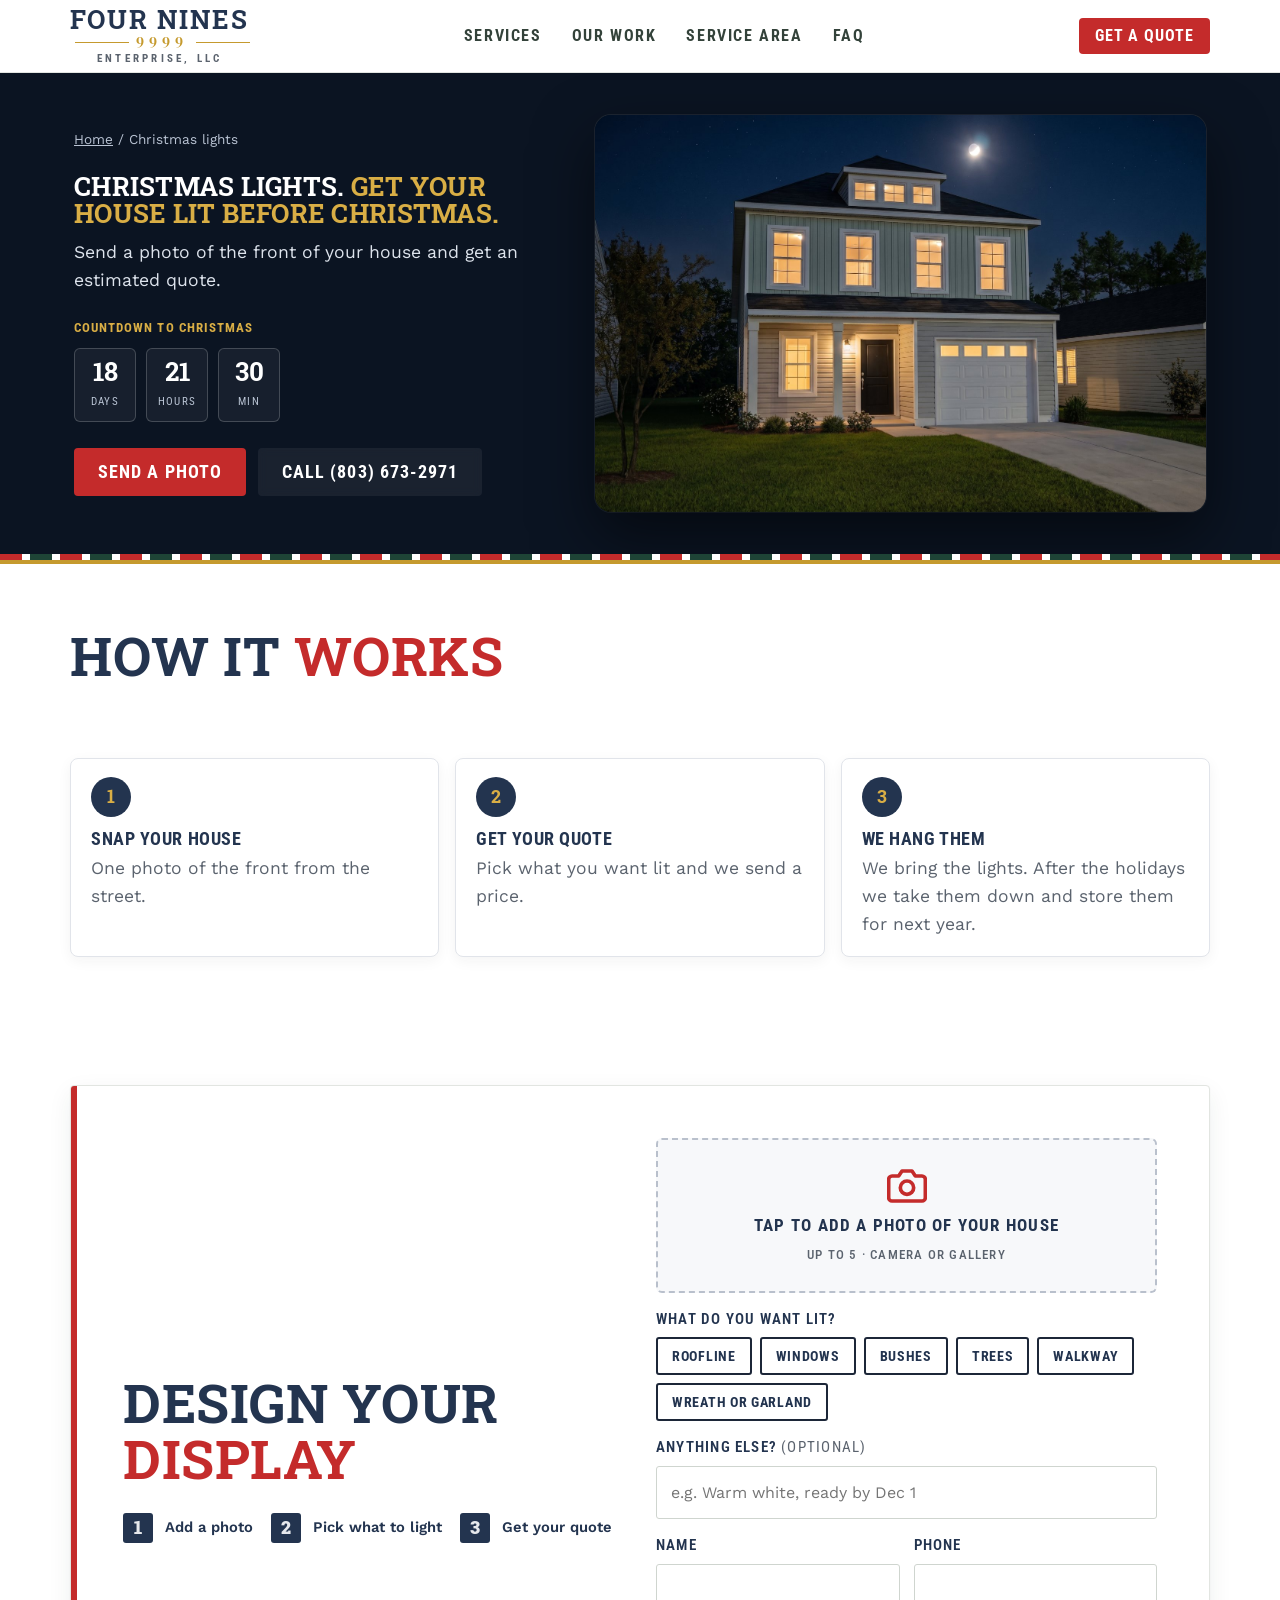
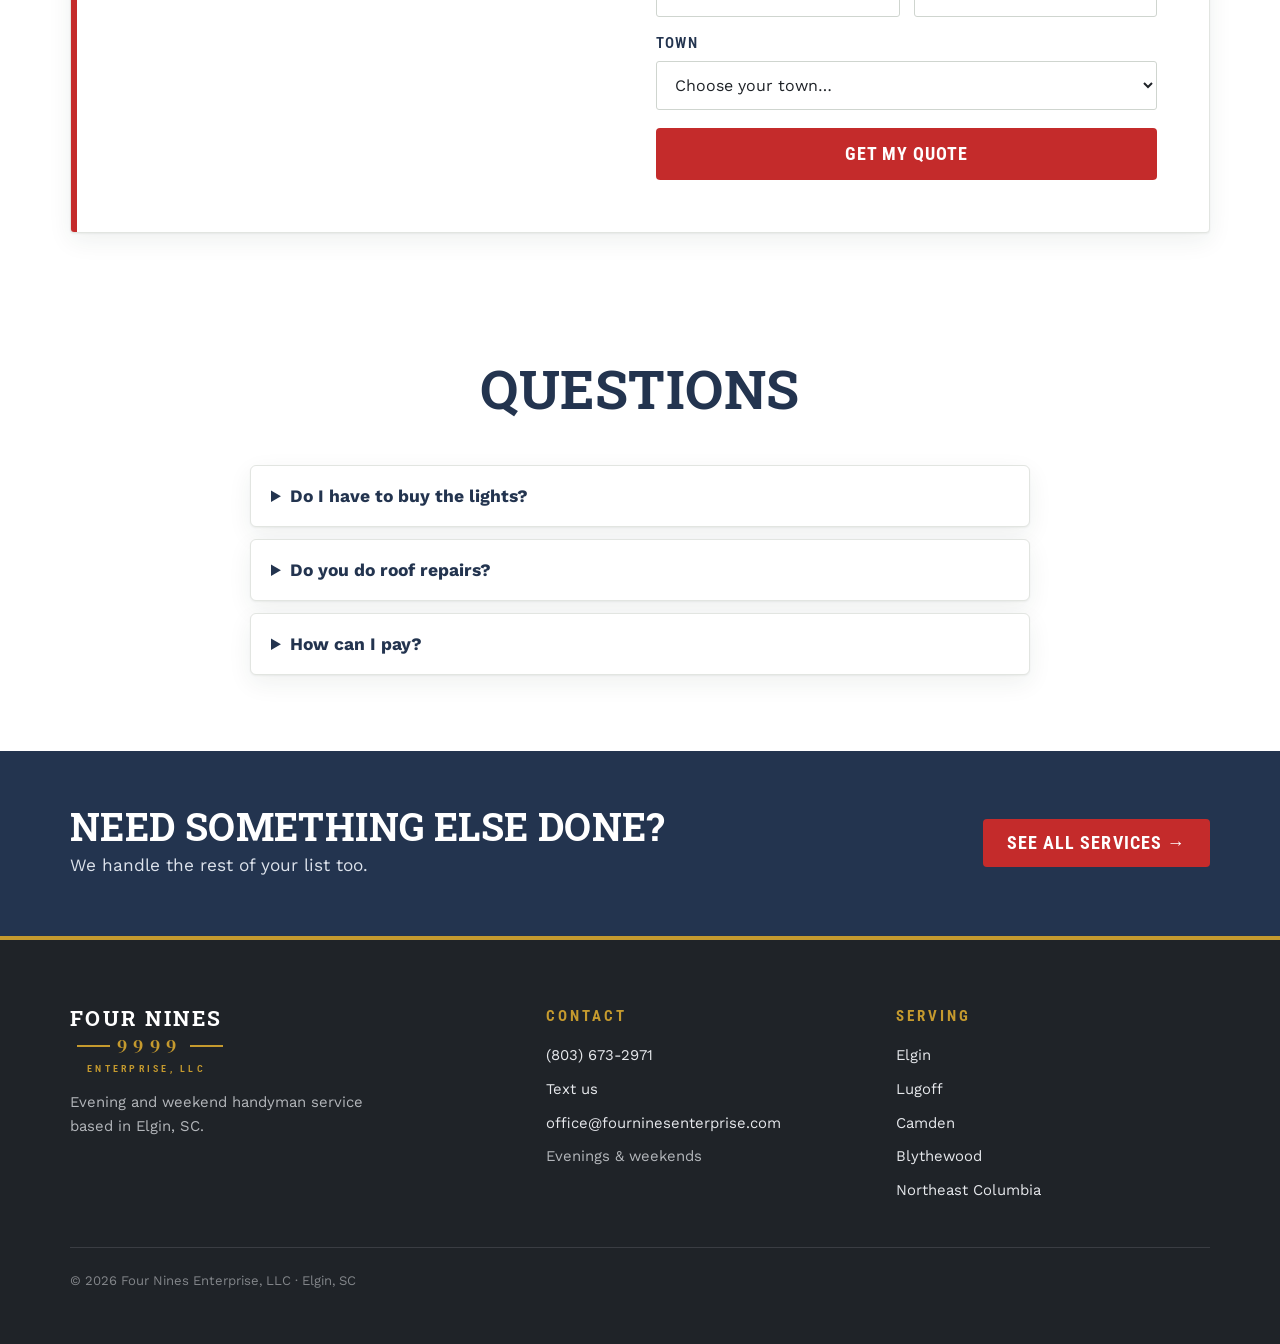
==== christmas-lights/index.html @ 2737362c "Christmas lights page: fix broken CSS rule that unstyled steps, countdown and FAQ Co-Authored-By: Cl" ====
<!doctype html>
<html lang="en">
<head>
<meta charset="utf-8">
<meta name="viewport" content="width=device-width,initial-scale=1,viewport-fit=cover">
<title>Christmas Light Installation in Elgin, SC | Four Nines</title>
<meta name="description" content="Christmas light installation in Elgin, Lugoff, Camden, Blythewood and Northeast Columbia, SC. Send a photo of your house for an estimated quote.">
<link rel="canonical" href="https://fourninesenterprise.com/christmas-lights/">
<meta property="og:site_name" content="Four Nines Enterprise, LLC"><meta property="og:type" content="website"><meta property="og:url" content="https://fourninesenterprise.com/christmas-lights/">
<meta property="og:title" content="Christmas lights, hung for you — Four Nines">
<meta property="og:description" content="Send a photo of your house for an estimated quote.">
<meta property="og:image" content="https://fourninesenterprise.com/img/share-christmas.jpg"><meta name="twitter:card" content="summary_large_image"><meta name="twitter:image" content="https://fourninesenterprise.com/img/share-christmas.jpg"><meta property="og:image:width" content="1200"><meta property="og:image:height" content="630"><meta property="og:image:alt" content="A house lit up with Christmas lights. Four Nines: Christmas lights, hung for you.">
<meta name="theme-color" content="#23344F">
<link rel="icon" href="/favicon.svg" type="image/svg+xml">
<link rel="alternate icon" href="/favicon.ico">
<link rel="apple-touch-icon" href="/apple-touch-icon.png">
<link rel="preconnect" href="https://fonts.googleapis.com"><link rel="preconnect" href="https://fonts.gstatic.com" crossorigin>
<link href="https://fonts.googleapis.com/css2?family=DM+Serif+Display&family=Roboto+Slab:wght@600;700;800&family=Roboto+Condensed:wght@600;700&family=Work+Sans:wght@400;500;600;700&display=swap" rel="stylesheet">
<link rel="stylesheet" href="/site.css">
<link rel="stylesheet" href="/pro.css">
<script src="/config.js"></script>
<script type="application/ld+json">{"@context":"https://schema.org","@type":"Service","name":"Christmas light installation","serviceType":"Christmas light installation","provider":{"@type":"HomeAndConstructionBusiness","name":"Four Nines Enterprise, LLC","url":"https://fourninesenterprise.com/","telephone":"+1-803-673-2971","email":"office@fourninesenterprise.com","address":{"@type":"PostalAddress","addressLocality":"Elgin","addressRegion":"SC","postalCode":"29045","addressCountry":"US"}},"areaServed":["Elgin, SC","Lugoff, SC","Camden, SC","Blythewood, SC","Northeast Columbia, SC"],"url":"https://fourninesenterprise.com/christmas-lights/"}</script>
<script type="application/ld+json">{"@context":"https://schema.org","@type":"FAQPage","mainEntity":[{"@type":"Question","name":"Do I have to buy the lights?","acceptedAnswer":{"@type":"Answer","text":"No. We bring the lights, take them down after the holidays and store them until next year."}},{"@type":"Question","name":"Do you do roof repairs?","acceptedAnswer":{"@type":"Answer","text":"No. We only go on the roof to hang lights."}},{"@type":"Question","name":"How can I pay?","acceptedAnswer":{"@type":"Answer","text":"Cash, Zelle, Venmo or Apple Pay."}}]}</script>
<style>
.xl-hero{background:var(--teal);border-bottom:4px solid #C59A2E;color:#fff}
.xl-hero h1{color:#fff;margin:6px 0 12px}
.xl-hero h1 em{color:#D9AE45;font-style:normal}
.xl-hero .sub{color:#DDE3EC;max-width:46ch;font-size:1.1rem;margin:0 0 22px}
.xl-hero{position:relative;overflow:hidden;background:#0B1422!important}
.xl-hero::after{content:"";position:absolute;left:0;right:0;bottom:0;height:6px;background:repeating-linear-gradient(90deg,#C42B2B 0 22px,#fff 22px 30px,#1E4436 30px 52px,#fff 52px 60px)}
.xl-hero .hero-copy{position:relative;padding-top:22px;padding-bottom:44px}
.scene-wrap{position:relative;width:100%;aspect-ratio:1600/1039;max-height:62vh;overflow:hidden;background:#06101f}
.scene-wrap img{position:absolute;inset:0;width:100%;height:100%;object-fit:cover;transform-origin:50% 40%}
@media(min-width:900px){
  .xl-hero{display:grid;grid-template-columns:minmax(0,1fr) minmax(0,1.15fr);align-items:center}
  .xl-hero .hero-copy{order:-1;padding:56px 24px 64px max(24px,calc((100vw - 1180px)/2 + 24px))}
  .scene-wrap{width:auto;max-height:none;margin:36px max(24px,calc((100vw - 1180px)/2 + 24px)) 42px 0;border-radius:16px;box-shadow:0 24px 60px #0008,0 0 0 1px #ffffff14}
}
.scene-wrap .lit{opacity:0;-webkit-mask-image:linear-gradient(90deg,#000 33%,transparent 37%);mask-image:linear-gradient(90deg,#000 33%,transparent 37%);-webkit-mask-size:300% 100%;mask-size:300% 100%;-webkit-mask-repeat:no-repeat;mask-repeat:no-repeat;-webkit-mask-position:56% 0;mask-position:56% 0}
.scene-wrap.go img{animation:pull 3.4s cubic-bezier(.3,0,.2,1) both}
.scene-wrap.on .lit.cur{opacity:1;animation:pull 3.4s -3.4s both,sweep 2s cubic-bezier(.4,0,.6,1) forwards}
.scene-wrap.gal .lit{-webkit-mask-image:none;mask-image:none;animation:none;transform:none;opacity:0;transition:opacity .9s ease}
.scene-wrap.gal .lit.cur{opacity:1}
.scene-wrap.static img{animation:none!important;transform:none}
.scene-wrap.static .lit.cur{opacity:1;-webkit-mask-image:none;mask-image:none}
@keyframes pull{from{transform:scale(1.18)}to{transform:scale(1)}}
@keyframes sweep{from{-webkit-mask-position:56% 0;mask-position:56% 0}to{-webkit-mask-position:0 0;mask-position:0 0}}
.gal-ui{position:absolute;left:0;right:0;bottom:0;z-index:2;display:flex;gap:5px;align-items:center;padding:24px 8px 8px;background:linear-gradient(transparent,#000a);opacity:0;transform:translateY(8px);transition:.5s;overflow-x:auto;scrollbar-width:none}
.gal-ui::-webkit-scrollbar{display:none}
.scene-wrap.gal .gal-ui{opacity:1;transform:none}
.gal-ui button{flex:none;font:600 .68rem 'Roboto Condensed',sans-serif;letter-spacing:.04em;text-transform:uppercase;color:#fff;background:#0000004d;border:1px solid #ffffff40;border-radius:20px;padding:5px 9px;cursor:pointer;white-space:nowrap}
.gal-ui button[aria-pressed=true]{background:#D9AE45;border-color:#D9AE45;color:#0B1422}
.xl-hero .crumbs,.xl-hero .crumbs a{color:#B9C3D3}
.xl-hero .ctas{display:flex;flex-wrap:wrap;gap:12px}
.cd{display:flex;gap:10px;margin:0 0 26px;flex-wrap:wrap;align-items:center}
.cd-lab{font-family:'Roboto Condensed',sans-serif;font-weight:700;text-transform:uppercase;letter-spacing:.08em;font-size:.82rem;color:#D9AE45;width:100%}
.cd div{min-width:62px;text-align:center;border:1px solid #ffffff30;border-radius:6px;padding:8px 6px;background:#ffffff0d}
.cd b{display:block;font-family:'Roboto Slab',serif;font-size:1.6rem;line-height:1.1;color:#fff}
.cd small{font-family:'Roboto Condensed',sans-serif;font-size:.7rem;letter-spacing:.1em;text-transform:uppercase;color:#B9C3D3}
.xl-steps{list-style:none;margin:0;padding:0;display:grid;gap:16px;grid-template-columns:repeat(auto-fit,minmax(220px,1fr))}
.xl-steps li{background:#fff;border:1px solid #E1E4EA;border-radius:8px;padding:18px 20px;box-shadow:0 4px 14px #1F23280d}
.xl-steps .n{display:grid;place-items:center;width:40px;height:40px;border-radius:50%;background:var(--teal);color:#D9AE45;font-family:'Roboto Slab',serif;font-weight:700;margin-bottom:12px}
.xl-steps h3{margin:0 0 4px;font-size:1.15rem}
.xl-steps p{margin:0;color:var(--muted)}
.parts{display:flex;flex-wrap:wrap;gap:8px;margin:6px 0 4px}
.parts .chip{padding:9px 14px;font-size:.88rem}
.xl-off{background:#FBF4E2;border:1px solid #EADBB0;border-radius:6px;padding:12px 14px;margin:0 0 16px;color:var(--teal);font-weight:600}
</style>
</head>
<body class="town-page">
<header class="top">
  <div class="wrap bar">
    <a class="brand" href="/" aria-label="Four Nines Enterprise, LLC home"><span class="wm"><b>Four Nines</b><span class="nn9">9999</span><small>ENTERPRISE, LLC</small></span></a>
    <nav class="nav" aria-label="Main"><a href="/#services">Services</a><a href="/#work">Our work</a><a href="/#area">Service area</a><a href="/#faq">FAQ</a></nav>
    <div style="display:flex;align-items:center;gap:18px"><a class="call" href="tel:8036732971">(803) 673-2971</a><a class="btn sm" href="#lights">Get a quote</a></div>
  </div>
</header>
<main id="top">
<section class="xl-hero">
  <div class="scene-wrap" id="scene" role="img" aria-label="A two-story house at night. Christmas lights sweep on from left to right along the roof, porch, garage and the tree, then the display cycles through light color options">
    <img src="/img/xmas-night.jpg" alt="" width="1600" height="1039" fetchpriority="high">
    <img class="lit cur" src="/img/xmas-multi.jpg" alt="" width="1600" height="1039">
    <img class="lit" data-src="/img/xmas-warm.jpg" alt="" width="1600" height="1039">
    <img class="lit" data-src="/img/xmas-cool.jpg" alt="" width="1600" height="1039">
    <img class="lit" data-src="/img/xmas-redwhite.jpg" alt="" width="1600" height="1039">
    <img class="lit" data-src="/img/xmas-redgreen.jpg" alt="" width="1600" height="1039">
    <img class="lit" data-src="/img/xmas-bluewhite.jpg" alt="" width="1600" height="1039">
    <div class="gal-ui" id="galui"><button type="button" data-i="0" aria-pressed="true">Multicolor</button><button type="button" data-i="1" aria-pressed="false">Warm white</button><button type="button" data-i="2" aria-pressed="false">Cool white</button><button type="button" data-i="3" aria-pressed="false">Red &amp; white</button><button type="button" data-i="4" aria-pressed="false">Red &amp; green</button><button type="button" data-i="5" aria-pressed="false">Blue &amp; white</button></div>
  </div>
  <div class="wrap hero-copy">
    <p class="crumbs"><a href="/">Home</a> / Christmas lights</p>
    <h1>Christmas lights. <em>Get your house lit before Christmas.</em></h1>
    <p class="sub">Send a photo of the front of your house and get an estimated quote.</p>
    <div class="cd" id="cd" hidden><span class="cd-lab">Countdown to Christmas</span><div><b id="cdD">0</b><small>Days</small></div><div><b id="cdH">0</b><small>Hours</small></div><div><b id="cdM">0</b><small>Min</small></div></div>
    <div class="ctas"><a class="btn brass" href="#lights">Send a photo</a><a class="btn line" href="tel:8036732971">Call (803) 673-2971</a></div>
  </div>
</section>

<section class="sec">
  <div class="wrap">
    <div class="sec-head"><div><h2>How it <em>works</em></h2></div></div>
    <ol class="xl-steps">
      <li><span class="n">1</span><h3>Snap your house</h3><p>One photo of the front from the street.</p></li>
      <li><span class="n">2</span><h3>Get your quote</h3><p>Pick what you want lit and we send a price.</p></li>
      <li><span class="n">3</span><h3>We hang them</h3><p>We bring the lights. After the holidays we take them down and store them for next year.</p></li>
    </ol>
  </div>
</section>

<section id="lights" class="sec fast">
  <div class="wrap">
    <div class="fast-card">
      <div class="fast-copy">
        <h2>Design your <em>display</em></h2>
        <ol class="mini-steps"><li><b>1</b>Add a photo</li><li><b>2</b>Pick what to light</li><li><b>3</b>Get your quote</li></ol>
      </div>
      <form id="xf" class="fast-form" autocomplete="on">
        <p class="xl-off" id="xoff" hidden>This season is booked. Send a photo and we'll put you on next year's list.</p>
        <label class="drop" for="xPhotos">
          <input id="xPhotos" type="file" accept="image/*" multiple>
          <span class="drop-in"><svg viewBox="0 0 24 24" fill="none" stroke="currentColor" stroke-width="2.2" stroke-linecap="round" stroke-linejoin="round"><path d="M23 19a2 2 0 0 1-2 2H3a2 2 0 0 1-2-2V8a2 2 0 0 1 2-2h4l2-3h6l2 3h4a2 2 0 0 1 2 2z"/><circle cx="12" cy="13" r="4"/></svg><b>Tap to add a photo of your house</b><small>Up to 5 · camera or gallery</small></span>
          <span class="thumbs" id="xThumbs"></span>
        </label>
        <label>What do you want lit?</label>
        <div class="parts" id="xParts"></div>
        <label for="xNote">Anything else? <span style="font-weight:400;color:var(--muted)">(optional)</span></label>
        <input id="xNote" placeholder="e.g. Warm white, ready by Dec 1">
        <div class="two">
          <div><label for="xName">Name</label><input id="xName" required autocomplete="name"></div>
          <div><label for="xTel">Phone</label><input id="xTel" type="tel" required autocomplete="tel" inputmode="tel"></div>
        </div>
        <label for="xTown">Town</label>
        <select id="xTown" required></select>
        <input class="hp" name="company" tabindex="-1" autocomplete="off" aria-hidden="true">
        <button class="btn brass" type="submit" style="width:100%;margin-top:18px;padding:17px">Get my quote</button>
        <div id="xmsg" role="status"></div>
      </form>
    </div>
  </div>
</section>

<section class="sec">
  <div class="wrap" style="max-width:820px">
    <div class="sec-head center"><h2>Questions</h2></div>
    <div class="town-faq"><details><summary>Do I have to buy the lights?</summary><p>No. We bring the lights, take them down after the holidays and store them until next year.</p></details><details><summary>Do you do roof repairs?</summary><p>No. We only go on the roof to hang lights.</p></details><details><summary>How can I pay?</summary><p>Cash, Zelle, Venmo or Apple Pay.</p></details></div>
  </div>
</section>

<section class="band">
  <div class="wrap">
    <div><h2>Need something else done?</h2><p>We handle the rest of your list too.</p></div>
    <a class="btn" href="/#services">See all services →</a>
  </div>
</section>
</main>

<footer>
  <div class="wrap">
    <div class="cols">
      <div>
        <div class="flogo"><span class="w">Four Nines</span><span class="nn9">9999</span><span class="e">ENTERPRISE, LLC</span></div>
        <p style="margin-top:18px;max-width:34ch">Evening and weekend handyman service based in Elgin, SC.</p>
      </div>
      <div><h4>Contact</h4><ul><li><a href="tel:8036732971">(803) 673-2971</a></li><li><a href="sms:8036732971">Text us</a></li><li><a href="mailto:office@fourninesenterprise.com">office@fourninesenterprise.com</a></li><li>Evenings &amp; weekends</li></ul></div>
      <div><h4>Serving</h4><ul><li><a href="/">Elgin</a></li><li><a href="/handyman-lugoff-sc/">Lugoff</a></li><li><a href="/handyman-camden-sc/">Camden</a></li><li><a href="/handyman-blythewood-sc/">Blythewood</a></li><li><a href="/handyman-northeast-columbia-sc/">Northeast Columbia</a></li></ul></div>
    </div>
    <p class="legal">© 2026 Four Nines Enterprise, LLC · Elgin, SC</p>
  </div>
</footer>
<script>
(function () {
  const wrap = document.getElementById('scene'), lits = [...wrap.querySelectorAll('.lit')], chips = [...wrap.querySelectorAll('[data-i]')];
  const reduce = matchMedia('(prefers-reduced-motion: reduce)').matches;
  let timers = [], cycle = null, cur = 0;
  function show(i) {
    cur = i; lits.forEach((im, k) => im.classList.toggle('cur', k === i));
    chips.forEach((c, k) => c.setAttribute('aria-pressed', k === i));
    const next = lits[(i + 1) % lits.length]; if (next.dataset.src && !next.src) next.src = next.dataset.src;
  }
  function gallery() {
    lits.forEach(im => { if (!im.src) im.src = im.dataset.src; });
    wrap.classList.add('gal'); clearInterval(cycle);
    cycle = setInterval(() => show((cur + 1) % lits.length), 3200);
  }
  function play() {
    timers.forEach(clearTimeout); clearInterval(cycle); show(0);
    wrap.classList.remove('go', 'on', 'gal', 'static'); void wrap.offsetWidth;
    if (reduce) { wrap.classList.add('static'); gallery(); return; }
    wrap.classList.add('go');
    timers = [setTimeout(() => wrap.classList.add('on'), 3600), setTimeout(gallery, 7600)];
  }
  chips.forEach(c => c.addEventListener('click', () => { clearInterval(cycle); show(+c.dataset.i); }));
  const first = lits[0]; first.complete ? play() : first.addEventListener('load', play, { once: true });
})();
</script>
<script>
(function () {
  const C = window.FN_CONFIG || {}, $ = s => document.querySelector(s);
  const esc = s => String(s).replace(/[&<>"']/g, c => ({ '&': '&amp;', '<': '&lt;', '>': '&gt;', '"': '&quot;', "'": '&#39;' }[c]));
  const sms = 'sms:' + C.phone, mail = 'mailto:' + C.email, HAS_PHONE = String(C.phone || '').replace(/\D/g, '').length >= 10;

  // Countdown to Christmas (Nov 1 – Dec 24 only)
  const now = new Date(), xmas = new Date(now.getFullYear(), 11, 25), m = now.getMonth();
  if (m === 10 || (m === 11 && now.getDate() < 25)) {
    $('#cd').hidden = false;
    const tick = () => { const t = Math.max(0, xmas - new Date()); $('#cdD').textContent = Math.floor(t / 864e5); $('#cdH').textContent = Math.floor(t / 36e5) % 24; $('#cdM').textContent = Math.floor(t / 6e4) % 60; };
    tick(); setInterval(tick, 30000);
  }
  // Booking cutoff: after Dec 20 (and before Nov 1) the form collects next-season leads
  const inSeason = m === 10 || (m === 11 && now.getDate() <= 20);
  if (!inSeason) $('#xoff').hidden = false;

  // "Pick what to light" chips
  const PARTS = ['Roofline', 'Windows', 'Bushes', 'Trees', 'Walkway', 'Wreath or garland'];
  $('#xParts').innerHTML = PARTS.map(p => `<button type="button" class="chip">${esc(p)}</button>`).join('');
  $('#xParts').addEventListener('click', e => { const b = e.target.closest('.chip'); if (b) b.classList.toggle('on'); });
  const picked = () => [...document.querySelectorAll('#xParts .chip.on')].map(c => c.textContent);

  const towns = String(C.serviceArea || '').split(/,|&/).map(t => t.trim()).filter(Boolean);
  $('#xTown').innerHTML = '<option value="">Choose your town…</option>' + towns.map(t => `<option>${esc(t)}</option>`).join('') + '<option>Somewhere else nearby</option>';

  try { const me = JSON.parse(localStorage.getItem('fn-me') || 'null'); if (me) { if (me.name) $('#xName').value = me.name; if (me.phone) $('#xTel').value = me.phone; } } catch (e) {}

  const inp = $('#xPhotos'), th = $('#xThumbs');
  inp.addEventListener('change', () => {
    const files = [...inp.files].slice(0, 5);
    th.innerHTML = files.map(f => `<img src="${URL.createObjectURL(f)}" alt="">`).join('');
    inp.closest('.drop').classList.toggle('has', files.length > 0);
    inp.closest('.drop').querySelector('.drop-in b').textContent = files.length ? `${files.length} photo${files.length > 1 ? 's' : ''} added — tap to change` : 'Tap to add a photo of your house';
  });

  async function shrink(file, max = 1280) {
    const url = URL.createObjectURL(file);
    const img = await new Promise((res, rej) => { const i = new Image(); i.onload = () => res(i); i.onerror = rej; i.src = url; });
    const s = Math.min(1, max / Math.max(img.width, img.height)), c = document.createElement('canvas');
    c.width = Math.round(img.width * s); c.height = Math.round(img.height * s);
    c.getContext('2d').drawImage(img, 0, 0, c.width, c.height); URL.revokeObjectURL(url);
    return c.toDataURL('image/jpeg', 0.8).split(',')[1];
  }

  $('#xf').addEventListener('submit', async e => {
    e.preventDefault();
    const f = e.target, btn = f.querySelector('[type=submit]'), msg = $('#xmsg');
    const parts = picked(), note = $('#xNote').value.trim();
    const details = `Christmas lights${parts.length ? ': ' + parts.join(', ') : ''}${note ? '. ' + note : ''}${inSeason ? '' : ' (next season)'} (photo quote)`;
    const data = { name: $('#xName').value.trim(), phone: $('#xTel').value.trim(), email: '', address: $('#xTown').value, service: 'Christmas lights', details, preferredTime: '' };
    if (f.company.value) { f.reset(); msg.className = 'msg ok'; msg.textContent = "Got it! We'll get back to you soon with your quote."; return; }
    if (data.phone.replace(/\D/g, '').length < 10) { msg.className = 'msg bad'; msg.textContent = 'Please enter your full 10-digit phone number so we can reach you.'; return; }
    try { localStorage.setItem('fn-me', JSON.stringify({ name: data.name, phone: data.phone, email: '', address: data.address })); } catch (e) {}
    if (!C.scriptUrl) {
      const text = `Christmas lights quote — ${data.name}, ${data.phone}\nTown: ${data.address}\n${details}`;
      location.href = HAS_PHONE ? `${sms}?&body=${encodeURIComponent(text)}` : `${mail}?subject=${encodeURIComponent('Christmas lights quote')}&body=${encodeURIComponent(text)}`;
      return;
    }
    btn.disabled = true; btn.textContent = 'Sending…'; msg.className = ''; msg.textContent = '';
    try {
      const photos = []; for (const file of [...inp.files].slice(0, 5)) photos.push(await shrink(file));
      await fetch(C.scriptUrl, { method: 'POST', mode: 'no-cors', signal: (AbortSignal.timeout ? AbortSignal.timeout(60000) : undefined), body: JSON.stringify({ action: 'quote', request: { ...data, photos } }) });
      f.reset(); th.innerHTML = ''; inp.closest('.drop').classList.remove('has');
      document.querySelectorAll('#xParts .chip.on').forEach(c => c.classList.remove('on'));
      msg.className = 'msg ok'; msg.textContent = `Got it, ${data.name.split(' ')[0]}! We'll get back to you soon with your quote.`;
      window.fnTrack && fnTrack('quote-sent-lights');
    } catch (err) {
      msg.className = 'msg bad';
      msg.innerHTML = `Couldn't send right now — please ${HAS_PHONE ? `<a href="${sms}">text us your photo</a>` : `email your photo to <a href="${mail}">${esc(C.email)}</a>`}.`;
    } finally { btn.disabled = false; btn.textContent = 'Get my quote'; }
  });
})();
</script>
<script src="/fx-ui.js"></script>
<script src="/track.js"></script>
</body>
</html>
---- site.css ----
/* Four Nines Enterprise, LLC — customer website
   Brand (Clean Pro, Nov 14 2026): navy #23344F · charcoal #1F2328 · red #C42B2B · gold #C59A2E · see pro.css */
:root{
  --teal:#23344F;--teal-dk:#1C2638;--teal-2:#34496B;
  --sand:#E6E8EC;--sand-lt:#F4F5F7;--paper:#FFFFFF;
  --brass:#C42B2B;--brass-lt:#D9AE45;--gold:#C59A2E;--gold-dk:#9C7A1F;--hunter:#1E4436;
  --ink:#1F2328;--muted:#5B636E;--line:#E2E5EA;
  --serif:"Roboto Slab",Georgia,serif;
  --caps:"Roboto Condensed","Arial Narrow",sans-serif;
  --sans:"Work Sans",system-ui,sans-serif;
  --r:16px;--shadow:0 2px 6px #1C263814,0 18px 40px #1C26381f;
  --ok:#2e7d4f;--bad:#b3392b;
}
*{box-sizing:border-box}
html{scroll-behavior:smooth;scroll-padding-top:76px}
body{margin:0;font-family:var(--sans);font-size:17px;line-height:1.6;color:var(--ink);background:var(--sand-lt);-webkit-text-size-adjust:100%;overflow-x:hidden}
img{max-width:100%;display:block}
a{color:var(--teal)}
h1,h2,h3{line-height:1.12;margin:0 0 .5em;color:var(--teal)}
h2{font-family:var(--serif);font-weight:700;font-size:clamp(2rem,5vw,3rem);letter-spacing:-.015em}
h2 em{font-style:italic;color:var(--brass)}
h3{font-size:1.15rem;font-weight:700}
p{margin:0 0 1em}
.wrap{max-width:1180px;margin:0 auto;padding:0 20px}
.eyebrow{font-family:var(--caps);font-weight:600;font-size:.74rem;letter-spacing:.26em;text-transform:uppercase;color:var(--brass);margin:0 0 14px;display:flex;align-items:center;gap:12px}
.eyebrow::before{content:"";width:32px;height:2px;background:currentColor}
.center{text-align:center}.center .eyebrow{justify-content:center}
.center .eyebrow::after{content:"";width:32px;height:2px;background:currentColor}
.lede{font-size:1.12rem;color:var(--muted);max-width:60ch}
.center .lede{margin-left:auto;margin-right:auto}
.on-dark h2,.on-dark h3{color:#fff}.on-dark .lede{color:#E6E8ECc4}.on-dark .eyebrow{color:var(--brass-lt)}

/* Buttons */
.btn{display:inline-flex;align-items:center;justify-content:center;gap:10px;border:0;border-radius:10px;padding:16px 26px;font:700 1rem/1 var(--sans);letter-spacing:.01em;cursor:pointer;text-decoration:none;background:var(--teal);color:#fff;white-space:nowrap;transition:background .15s,transform .15s,box-shadow .15s}
.btn:hover{background:var(--teal-dk);transform:translateY(-1px)}
.btn svg{width:18px;height:18px}
.btn.brass{background:var(--brass);box-shadow:0 10px 24px #C42B2B55}.btn.brass:hover{background:#9E2121}
.btn.line{background:#ffffff10;color:#fff;box-shadow:inset 0 0 0 1.5px #E6E8EC80;backdrop-filter:blur(4px)}
.btn.line:hover{background:#ffffff22}
.btn.sm{padding:11px 18px;font-size:.9rem}
.btn[disabled]{opacity:.6;cursor:default}

/* Header */
.top{position:sticky;top:0;z-index:20;background:var(--teal-dk);color:var(--sand);box-shadow:0 1px 0 #ffffff14}
.top .bar{display:flex;align-items:center;justify-content:space-between;gap:16px;height:72px}
.brand{display:flex;align-items:center;gap:12px;text-decoration:none;color:var(--sand)}
.brand .nn{font-family:var(--serif);font-weight:700;font-size:1.4rem;background:var(--sand);color:var(--teal);padding:5px 10px 6px;border-radius:6px;letter-spacing:.02em;line-height:1}
.brand .wm{display:flex;flex-direction:column;line-height:1}
.brand .wm b{font-family:var(--serif);font-weight:700;font-size:1.25rem;text-transform:uppercase;letter-spacing:.05em}
.brand .wm small{font-family:var(--caps);font-weight:600;font-size:.56rem;letter-spacing:.32em;margin-top:5px;color:#E6E8ECaa}
.nav{display:none;gap:30px;align-items:center}
.nav a{text-decoration:none;color:#E6E8ECdd;font-weight:500;font-size:.95rem}
.nav a:hover{color:#fff}
.top .call{display:none;align-items:center;gap:8px;font-weight:700;text-decoration:none;color:#fff;font-size:.98rem}
.top .call svg{width:17px;height:17px;color:var(--brass-lt)}
.top .btn.sm{background:var(--brass)}
@media(min-width:980px){.nav{display:flex}.top .call{display:inline-flex}}

/* Hero */
.hero{position:relative;color:#fff;background:var(--teal-dk) center/cover no-repeat;isolation:isolate;overflow:hidden}
.hero::before{content:"";position:absolute;inset:0;z-index:-1;background:
  linear-gradient(100deg,#1C2638f2 0%,#23344Fe0 45%,#23344F80 75%,#23344F55 100%)}
.hero::after{content:"";position:absolute;left:0;right:0;bottom:0;height:6px;background:linear-gradient(90deg,var(--brass),var(--brass-lt),var(--brass))}
.hero .wrap{display:grid;gap:40px;padding-top:72px;padding-bottom:88px;align-items:center}
@media(min-width:980px){.hero .wrap{grid-template-columns:1.25fr .75fr;padding-top:120px;padding-bottom:132px}}
.hero .eyebrow{color:var(--brass-lt)}
.hero h1{font-family:var(--serif);font-weight:700;color:#fff;font-size:clamp(2.6rem,7.4vw,4.8rem);letter-spacing:-.02em;line-height:1.02;margin-bottom:22px;text-shadow:0 2px 30px #0004}
.hero h1 em{font-style:italic;color:var(--brass-lt)}
.hero p.sub{font-size:1.18rem;color:#E6E8ECe6;max-width:50ch;margin-bottom:32px}
.hero .ctas{display:flex;flex-wrap:wrap;gap:12px}
.hero .proof{display:flex;flex-wrap:wrap;gap:10px 22px;margin-top:34px;font-size:.92rem;color:#E6E8ECcc}
.hero .proof span{display:flex;align-items:center;gap:8px}
.hero .proof svg{width:18px;height:18px;color:var(--brass-lt);flex:none}
.seal{justify-self:end;width:300px;aspect-ratio:1;border-radius:50%;display:none;place-items:center;text-align:center;
  background:#1C2638cc;backdrop-filter:blur(6px);-webkit-backdrop-filter:blur(6px);
  box-shadow:inset 0 0 0 2px #D9AE4599,inset 0 0 0 12px #1C263800,inset 0 0 0 13.5px #E6E8EC40,0 30px 70px #0007;transform:rotate(-6deg)}
@media(min-width:980px){.seal{display:grid}}
.seal .lg{font-family:var(--serif);font-weight:700;line-height:.9;color:var(--sand)}
.seal .lg .n{display:block;font-size:5.4rem}
.seal .lg .w{display:block;font-size:1.9rem;text-transform:uppercase;letter-spacing:.04em;margin-top:8px}
.seal .lg .e{display:block;font-family:var(--caps);font-size:.66rem;font-weight:600;letter-spacing:.36em;margin-top:12px;color:var(--brass-lt)}
.seal .stars{margin-top:14px;color:var(--brass-lt);font-size:.9rem;letter-spacing:.4em}

/* Stat band */
.stats{background:var(--paper);position:relative;z-index:2}
.stats ul{list-style:none;margin:0;padding:0;display:grid;grid-template-columns:repeat(2,1fr)}
@media(min-width:860px){.stats ul{grid-template-columns:repeat(4,1fr)}}
.stats li{padding:30px 18px;text-align:center;border-right:1px solid var(--line);border-bottom:1px solid var(--line)}
.stats li:nth-child(2n){border-right:0}
@media(min-width:860px){.stats li{border-bottom:0}.stats li:nth-child(2n){border-right:1px solid var(--line)}.stats li:last-child{border-right:0}}
.stats b{display:block;font-family:var(--serif);font-size:clamp(1.9rem,5vw,2.6rem);line-height:1;color:var(--teal);margin-bottom:8px}
.stats b i{color:var(--brass);font-style:normal}
.stats span{font-family:var(--caps);font-size:.66rem;letter-spacing:.2em;text-transform:uppercase;color:var(--muted);font-weight:600}

/* Sections */
.sec{padding:96px 0}
.sec-head{margin-bottom:48px;display:flex;flex-wrap:wrap;justify-content:space-between;align-items:end;gap:20px}
.sec-head.center{display:block}
.dark{background:var(--teal);position:relative;isolation:isolate}
.dark::before{content:"";position:absolute;inset:0;z-index:-1;opacity:.5;background-image:
  linear-gradient(#ffffff0a 1px,transparent 1px),linear-gradient(90deg,#ffffff0a 1px,transparent 1px);background-size:44px 44px}

/* Services — photo cards */
.svc-grid{display:grid;gap:22px;grid-template-columns:repeat(auto-fill,minmax(270px,1fr))}
.svc{background:var(--paper);border-radius:var(--r);overflow:hidden;box-shadow:var(--shadow);display:flex;flex-direction:column;transition:transform .2s,box-shadow .2s;border:1px solid #E2E5EA99}
.svc:hover{transform:translateY(-4px);box-shadow:0 4px 10px #1C26381a,0 26px 50px #1C26382a}
.svc .ph{position:relative;aspect-ratio:16/10;background:var(--teal) center/cover no-repeat;overflow:hidden}
.svc .ph::after{content:"";position:absolute;inset:0;background:linear-gradient(180deg,transparent 45%,#1C2638b0)}
.svc .ph .tag{position:absolute;right:12px;top:12px;z-index:1;background:var(--paper);color:var(--teal);font-weight:800;font-size:.95rem;padding:6px 12px;border-radius:30px;box-shadow:0 4px 12px #0003}
.svc .ph .tag small{font-weight:600;color:var(--muted);font-size:.7rem;margin-right:4px}
.svc .ico{position:absolute;left:18px;bottom:-22px;z-index:2;width:48px;height:48px;border-radius:12px;display:grid;place-items:center;background:var(--brass);color:#fff;box-shadow:0 8px 18px #C42B2B66}
.svc .ico svg{width:24px;height:24px}
.svc .bd{padding:34px 22px 22px;display:flex;flex-direction:column;flex:1}
.svc .ph{overflow:visible}
.svc p{color:var(--muted);font-size:.96rem;flex:1;margin-bottom:16px}
.svc .go{font-weight:700;color:var(--teal);text-decoration:none;display:inline-flex;align-items:center;gap:6px;font-size:.93rem}
.svc .go svg{width:16px;height:16px;transition:transform .15s}
.svc:hover .go svg{transform:translateX(3px)}
.note{margin-top:26px;font-size:.92rem;color:var(--muted)}

/* Steps (on dark) */
.steps{display:grid;gap:22px;position:relative}
@media(min-width:860px){.steps{grid-template-columns:repeat(3,1fr)}
  .steps::before{content:"";position:absolute;top:44px;left:12%;right:12%;border-top:2px dashed #D9AE4580}}
.step{position:relative;text-align:center;padding:0 10px}
.step .num{width:88px;height:88px;margin:0 auto 20px;border-radius:50%;display:grid;place-items:center;background:var(--teal-dk);box-shadow:inset 0 0 0 2px var(--brass-lt),0 0 0 10px var(--teal);font-family:var(--serif);font-weight:700;font-size:2rem;color:var(--sand);position:relative}
.step p{color:#E6E8ECbf;margin:0;max-width:32ch;margin:0 auto}

/* About split */
.about{display:grid;gap:56px;align-items:center}
@media(min-width:980px){.about{grid-template-columns:1fr 1fr}}
.about .pic{position:relative;margin:0 18px 18px 0}
.about .pic::before{content:"";position:absolute;inset:18px -18px -18px 18px;border:2px solid var(--brass);border-radius:var(--r)}
.about .pic div{position:relative;aspect-ratio:4/5;border-radius:var(--r);background:var(--teal) center/cover no-repeat;box-shadow:var(--shadow)}
.about .pic .chip{position:absolute;left:-14px;bottom:28px;background:var(--teal);color:var(--sand);border-radius:12px;padding:16px 20px;box-shadow:var(--shadow)}
.about .pic .chip b{display:block;font-family:var(--serif);font-size:2rem;line-height:1;color:#fff}
.about .pic .chip span{font-family:var(--caps);font-size:.62rem;letter-spacing:.2em;font-weight:600}
@media(max-width:979px){.about .pic div{aspect-ratio:4/3}}
.checks{list-style:none;padding:0;margin:28px 0 0;display:grid;gap:20px}
.checks li{display:flex;gap:16px}
.checks li b{display:block;color:var(--teal);font-size:1.05rem}
.checks li span{color:var(--muted);font-size:.96rem}
.checks .ck{flex:none;width:30px;height:30px;border-radius:50%;background:var(--sand);color:var(--teal);display:grid;place-items:center;margin-top:1px;box-shadow:inset 0 0 0 1.5px var(--brass)}
.checks .ck svg{width:15px;height:15px}

/* CTA band */
.band{background:var(--brass);color:#fff;position:relative;overflow:hidden}
.band::after{content:"9999";position:absolute;right:-20px;top:50%;transform:translateY(-50%);font-family:var(--serif);font-weight:700;font-size:14rem;line-height:1;color:#ffffff14;pointer-events:none}
.band .wrap{display:flex;flex-wrap:wrap;gap:24px;justify-content:space-between;align-items:center;padding-top:56px;padding-bottom:56px;position:relative;z-index:1}
.band h2{color:#fff;margin:0 0 6px;font-size:clamp(1.7rem,4vw,2.4rem)}
.band p{margin:0;color:#DDE3EC;font-size:1.08rem}
.band .btn{background:var(--teal-dk)}.band .btn:hover{background:#9E2121}

/* Gallery */
.ba-grid{display:grid;gap:18px;grid-template-columns:repeat(auto-fill,minmax(300px,1fr))}
.ba{margin:0;background:var(--paper);border-radius:var(--r);padding:12px;box-shadow:var(--shadow)}
.ba .pair{display:grid;grid-template-columns:1fr 1fr;gap:8px}
.ba .pair div{position:relative}
.ba img{width:100%;aspect-ratio:1;object-fit:cover;border-radius:10px}
.ba .pair span{position:absolute;left:8px;top:8px;background:#1C2638d9;color:var(--sand);font:600 .66rem var(--caps);letter-spacing:.16em;text-transform:uppercase;padding:4px 8px;border-radius:6px}
.ba figcaption{padding:10px 4px 2px;font-size:.92rem;font-weight:600;color:var(--teal)}

/* Area */
.area-box{display:grid;gap:36px;align-items:center;background:var(--paper);border-radius:22px;padding:44px;box-shadow:var(--shadow);border:1px solid var(--line)}
@media(min-width:900px){.area-box{grid-template-columns:1fr 1fr}}
@media(max-width:600px){.area-box{padding:28px 22px}}
.towns{display:flex;flex-wrap:wrap;gap:10px}
.towns span{display:inline-flex;align-items:center;gap:8px;background:var(--sand-lt);border:1px solid var(--line);border-radius:30px;padding:10px 18px;font-weight:600;color:var(--teal)}
.towns span::before{content:"";width:8px;height:8px;border-radius:50%;background:var(--brass)}

/* Quote */
.qwrap{display:grid;gap:40px}
@media(min-width:980px){.qwrap{grid-template-columns:.85fr 1.15fr;align-items:start}}
.qside .direct{display:grid;gap:12px;margin-top:28px}
.qside .direct a{display:flex;align-items:center;gap:16px;padding:16px 18px;background:#ffffff0d;border:1px solid #E6E8EC33;border-radius:14px;text-decoration:none;color:#fff;transition:background .15s}
.qside .direct a:hover{background:#ffffff1a}
.qside .direct a b{display:block;font-size:1.05rem}
.qside .direct a small{color:#E6E8ECb3}
.qside .direct .ic{flex:none;width:46px;height:46px;border-radius:12px;background:var(--brass);display:grid;place-items:center}
.qside .direct .ic svg{width:22px;height:22px}
form.card{background:var(--paper);border-radius:20px;padding:32px;box-shadow:0 30px 70px #0006;border-top:6px solid var(--brass)}
form.card h3{font-family:var(--serif);font-size:1.6rem;margin-bottom:4px;color:var(--teal)}
form.card .sub{color:var(--muted);font-size:.95rem;margin:0 0 6px}
.two{display:grid;gap:0 14px;grid-template-columns:1fr 1fr}
@media(max-width:560px){.two{grid-template-columns:1fr}form.card{padding:22px}}
label{display:block;font-weight:600;font-size:.88rem;margin:14px 0 6px;color:var(--teal)}
label .opt{font-weight:400;color:var(--muted)}
input,select,textarea{width:100%;padding:13px 14px;border:1.5px solid var(--line);border-radius:10px;font:inherit;font-size:16px;background:#fff;color:var(--ink)}
textarea{min-height:110px;resize:vertical}
input:focus,select:focus,textarea:focus{outline:2px solid var(--teal);outline-offset:1px;border-color:transparent}
input[type=file]{padding:10px;background:var(--sand-lt)}
.hp{position:absolute;left:-9999px}
.fine{font-size:.82rem;color:var(--muted);text-align:center;margin:12px 0 0}
.msg{margin-top:14px;padding:14px;border-radius:10px;font-weight:600}
.msg.ok{background:#e5f2ea;color:var(--ok)}.msg.bad{background:#f8e5e2;color:var(--bad)}

/* FAQ */
.faq{max-width:820px;margin:0 auto;display:grid;gap:12px}
.faq details{background:var(--paper);border:1px solid var(--line);border-radius:14px;padding:20px 22px;transition:box-shadow .15s}
.faq details[open]{box-shadow:var(--shadow);border-color:transparent}
.faq summary{cursor:pointer;font-weight:700;color:var(--teal);list-style:none;display:flex;justify-content:space-between;align-items:center;gap:16px;font-size:1.04rem}
.faq summary::-webkit-details-marker{display:none}
.faq summary::after{content:"+";flex:none;width:30px;height:30px;border-radius:50%;display:grid;place-items:center;background:var(--sand-lt);color:var(--brass);font-size:1.3rem;line-height:1}
.faq details[open] summary::after{content:"–";background:var(--brass);color:#fff}
.faq details p{margin:12px 0 0;color:var(--muted)}

/* Footer */
footer{background:var(--teal-dk);color:#E6E8ECbf;padding:64px 0 120px;font-size:.93rem;border-top:6px solid var(--brass)}
footer .cols{display:grid;gap:36px}
@media(min-width:800px){footer .cols{grid-template-columns:1.4fr 1fr 1fr}footer{padding-bottom:40px}}
footer .flogo{font-family:var(--serif);font-weight:700;color:var(--sand);line-height:1}
footer .flogo .n{font-size:2.8rem;display:block}
footer .flogo .w{font-size:1.3rem;text-transform:uppercase;letter-spacing:.05em;display:block;margin-top:4px}
footer .flogo .e{font-family:var(--caps);font-size:.6rem;letter-spacing:.34em;display:block;margin-top:8px;font-weight:600;color:var(--brass-lt)}
footer h4{font-family:var(--caps);font-size:.7rem;letter-spacing:.24em;text-transform:uppercase;color:var(--brass-lt);margin:0 0 16px}
footer a{color:var(--sand);text-decoration:none}
footer a:hover{text-decoration:underline}
footer ul{list-style:none;padding:0;margin:0;display:grid;gap:10px}
footer .legal{border-top:1px solid #E6E8EC22;margin-top:44px;padding-top:22px;font-size:.82rem;color:#E6E8EC80}

/* Mobile call/text dock */
.dock{position:fixed;left:0;right:0;bottom:0;display:flex;gap:10px;padding:10px 16px calc(10px + env(safe-area-inset-bottom));background:#1C2638f2;backdrop-filter:blur(10px);-webkit-backdrop-filter:blur(10px);z-index:30}
.dock .btn{flex:1;padding:15px 10px}
.dock .btn:first-child{background:#ffffff1a}
@media(min-width:800px){.dock{display:none}}

/* Reveal on scroll */
.js .rv{opacity:0;transform:translateY(12px);transition:opacity .6s ease,transform .6s ease}
.js .rv.in{opacity:1;transform:none}
@media(prefers-reduced-motion:reduce){.js .rv{opacity:1;transform:none;transition:none}}

/* Photo quote fast lane */
.fast{padding-top:72px;padding-bottom:24px}
.fast-card{display:grid;gap:32px;background:var(--paper);border-radius:22px;padding:40px;box-shadow:var(--shadow);border:1px solid var(--line);position:relative;overflow:hidden}
.fast-card::before{content:"";position:absolute;left:0;top:0;bottom:0;width:6px;background:var(--brass)}
@media(min-width:980px){.fast-card{grid-template-columns:1fr 1fr;align-items:center;padding:52px}}
@media(max-width:600px){.fast-card{padding:28px 20px}}
.mini-steps{list-style:none;padding:0;margin:24px 0 0;display:grid;gap:12px}
.mini-steps li{display:flex;align-items:center;gap:12px;font-weight:600;color:var(--teal)}
.mini-steps b{width:30px;height:30px;border-radius:50%;background:var(--teal);color:var(--sand);display:grid;place-items:center;font-size:.9rem;flex:none}
.drop{display:block;position:relative;border:2px dashed var(--brass);border-radius:16px;background:var(--sand-lt);padding:26px 16px;text-align:center;cursor:pointer;margin:0;transition:background .15s}
.drop:hover{background:#E9ECF1}
.drop input{position:absolute;inset:0;opacity:0;cursor:pointer;width:100%}
.drop-in{display:flex;flex-direction:column;align-items:center;gap:6px;color:var(--teal)}
.drop-in svg{width:40px;height:40px;color:var(--brass)}
.drop-in b{font-size:1.05rem}.drop-in small{color:var(--muted);font-weight:500}
.thumbs{display:flex;gap:8px;justify-content:center;flex-wrap:wrap}
.drop.has .thumbs{margin-top:14px}
.thumbs img{width:64px;height:64px;object-fit:cover;border-radius:10px;box-shadow:0 2px 6px #0003}

/* Chips (estimator + time slots) */
.chips{display:flex;flex-wrap:wrap;gap:10px}
.chip{border:1.5px solid var(--line);background:var(--paper);color:var(--teal);border-radius:30px;padding:11px 16px;font:600 .92rem var(--sans);cursor:pointer;transition:.12s}
.chip:hover{border-color:var(--brass)}
.chip.on{background:var(--teal);border-color:var(--teal);color:#fff}
.slots .chip{padding:9px 13px;font-size:.85rem}

/* Estimator */
.alt-est{background:var(--paper);border-top:1px solid var(--line);border-bottom:1px solid var(--line)}
.est{max-width:860px;margin:0 auto;display:grid;gap:16px}
.est-step{display:flex;align-items:center;gap:12px;color:var(--teal);font-size:1.05rem;margin-top:8px}
.est-n{width:30px;height:30px;border-radius:50%;background:var(--brass);color:#fff;display:grid;place-items:center;font-weight:700;font-size:.9rem;flex:none}
.est-out{margin-top:12px;background:var(--teal);color:var(--sand);border-radius:18px;padding:28px;display:flex;flex-wrap:wrap;gap:20px;justify-content:space-between;align-items:center;animation:fadeUp .3s ease}
.est-out .lbl{font-family:var(--caps);font-size:.68rem;letter-spacing:.22em;text-transform:uppercase;color:var(--brass-lt);font-weight:600}
.est-out .rng{font-family:var(--serif);font-weight:700;font-size:clamp(2.2rem,7vw,3.2rem);color:#fff;line-height:1.1;margin:4px 0 8px}
.est-out .rng i{font-style:normal;color:var(--brass-lt);margin:0 4px}
.est-out small{display:block;max-width:46ch;color:#E6E8ECbf;font-size:.86rem}
@keyframes fadeUp{from{opacity:0;transform:translateY(8px)}to{opacity:1;transform:none}}

/* =========================================================
   RUGGED THEME — workwear / tool-shop look
   Stenciled numbers, condensed block type, hard edges,
   canvas texture and hazard-stripe accents.
   ========================================================= */
:root{
  --serif:"Roboto Slab",Georgia,serif;
  --caps:"Roboto Condensed","Arial Narrow",sans-serif;
  --sans:"Work Sans",system-ui,sans-serif;
  --stencil:"Roboto Slab",Georgia,serif;
  --r:4px;
  --hard:6px 6px 0 #1C2638;
  --noise:url("data:image/svg+xml,%3Csvg xmlns='http://www.w3.org/2000/svg' width='220' height='220'%3E%3Cfilter id='n'%3E%3CfeTurbulence type='fractalNoise' baseFrequency='.85' numOctaves='3' stitchTiles='stitch'/%3E%3CfeColorMatrix values='0 0 0 0 0.08 0 0 0 0 0.2 0 0 0 0 0.25 0 0 0 .55 0'/%3E%3C/filter%3E%3Crect width='100%25' height='100%25' filter='url(%23n)' opacity='.35'/%3E%3C/svg%3E");
  --hazard:repeating-linear-gradient(-45deg,var(--brass) 0 14px,#1C2638 14px 28px);
}
body{background:var(--sand-lt) var(--noise);font-size:17.5px}
h1,h2{font-family:var(--serif);font-weight:700;text-transform:uppercase;letter-spacing:.01em;line-height:1.02}
h2{font-size:clamp(2.1rem,5.6vw,3.4rem)}
h1 em,h2 em{font-style:normal;color:var(--brass)}
h3{font-family:var(--caps);font-weight:700;text-transform:uppercase;letter-spacing:.03em;font-size:1.3rem}
.eyebrow{font-family:var(--caps);font-weight:700;font-size:.92rem;letter-spacing:.2em}
.eyebrow::before{width:22px;height:8px;background:var(--hazard)}
.center .eyebrow::after{width:22px;height:8px;background:var(--hazard)}

/* Buttons: chunky, square, hard shadow */
.btn{border-radius:var(--r);font-family:var(--caps);font-weight:700;font-size:1.12rem;text-transform:uppercase;letter-spacing:.06em;padding:15px 24px;box-shadow:4px 4px 0 #12182A}
.btn:hover{transform:translate(-1px,-1px);box-shadow:5px 5px 0 #12182A}
.btn:active{transform:translate(3px,3px);box-shadow:1px 1px 0 #12182A}
.btn.brass{box-shadow:4px 4px 0 #12182A}
.btn.line{box-shadow:inset 0 0 0 2px #E6E8ECb3}
.btn.sm{font-size:.98rem;padding:10px 16px;box-shadow:3px 3px 0 #12182A}

/* Header + stenciled 9999 badge */
.top{background:#1C2638 var(--noise);border-bottom:5px solid transparent;border-image:var(--hazard) 5}
.brand .nn{font-family:var(--stencil);font-weight:900;font-size:1.65rem;letter-spacing:.04em;border-radius:3px;padding:6px 10px 4px;
  background:var(--sand);color:#1C2638;box-shadow:inset 0 0 0 2px #1C2638,inset 0 0 0 4px var(--sand),inset 0 0 0 5px #1C2638}
.brand .wm b{font-family:var(--serif);font-weight:700;font-size:1.35rem;letter-spacing:.06em}
.brand .wm small{font-family:var(--caps);font-size:.68rem;letter-spacing:.3em;font-weight:700}
.nav a{font-family:var(--caps);text-transform:uppercase;letter-spacing:.1em;font-weight:700;font-size:1rem}
.top .call{font-family:var(--caps);font-size:1.1rem;letter-spacing:.04em}

/* Hero: darker, grittier */
.hero::before{background:linear-gradient(100deg,#141C2Bf5 0%,#1C2638e6 45%,#23344F99 78%,#23344F66 100%),var(--noise)}
.hero::after{height:12px;background:var(--hazard)}
.hero h1{font-size:clamp(2.8rem,8.4vw,5.6rem);letter-spacing:.005em;line-height:.98;text-shadow:3px 3px 0 #12182A80}
.hero p.sub{font-size:1.2rem}
.hero .proof{font-family:var(--caps);font-weight:700;text-transform:uppercase;letter-spacing:.08em;font-size:1rem}

/* Rubber-stamp seal */
.seal{position:relative;width:310px;background:none;box-shadow:none;backdrop-filter:none;-webkit-backdrop-filter:none;transform:rotate(-8deg);color:var(--sand);
  -webkit-mask:var(--noise) center/180px,linear-gradient(#000,#000);-webkit-mask-composite:xor;mask-composite:exclude}
.seal::before{content:"";position:absolute;inset:0;border-radius:50%;border:6px solid var(--sand);box-shadow:inset 0 0 0 10px transparent,inset 0 0 0 13px var(--sand)}
.seal::after{content:"";position:absolute;inset:62px;border-radius:50%;border:3px solid var(--brass-lt)}
.seal .ring{position:absolute;inset:0;width:100%;height:100%}
.seal .ring text{font-family:var(--caps);font-weight:700;font-size:18px;fill:var(--sand)}
.seal .lg{position:relative;z-index:1;font-family:var(--serif)}
.seal .lg .n{font-family:var(--stencil);font-weight:900;font-size:5.4rem;line-height:.9;letter-spacing:.02em;color:#fff}
.seal .lg .w{font-family:var(--serif);font-size:1.5rem;letter-spacing:.18em;margin-top:6px;color:var(--sand)}
.seal .lg .e{font-family:var(--caps);font-size:.85rem;letter-spacing:.3em;color:var(--brass-lt);margin-top:6px}

/* Stats: stenciled numbers on dark plate */
.stats{background:#1C2638 var(--noise);color:var(--sand)}
.stats li{border-color:#E6E8EC22!important}
.stats b{font-family:var(--stencil);font-weight:900;font-size:clamp(2.4rem,6vw,3.4rem);color:#fff;letter-spacing:.02em}
.stats b i{color:var(--brass-lt)}
.stats span{font-family:var(--caps);font-size:.85rem;color:#E6E8ECb3;letter-spacing:.18em;font-weight:700}

/* Cards: square edges, hard shadow, thick borders */
.svc,.fast-card,.area-box,form.card,.ba{border-radius:var(--r);border:2px solid #1C2638;box-shadow:var(--hard)}
.svc:hover{transform:translate(-3px,-3px);box-shadow:9px 9px 0 #1C2638}
.svc .ph{border-bottom:2px solid #1C2638}
.svc .ph .tag{border-radius:3px;font-family:var(--caps);font-size:1.05rem;letter-spacing:.03em;border:2px solid #1C2638;box-shadow:3px 3px 0 #1C2638}
.svc .ico{border-radius:4px;border:2px solid #1C2638;box-shadow:3px 3px 0 #1C2638}
.svc .go{font-family:var(--caps);text-transform:uppercase;letter-spacing:.08em;font-size:1.02rem}
.svc .bd p{font-size:1rem}
.fast-card::before{width:10px;background:var(--hazard)}
.drop{border-radius:var(--r);border:3px dashed #1C2638}
.mini-steps b,.est-n{border-radius:3px;font-family:var(--stencil);font-weight:900;font-size:1.1rem}
.chip{border-radius:3px;border:2px solid #1C2638;font-family:var(--caps);text-transform:uppercase;letter-spacing:.05em;font-size:1rem;font-weight:700}
.chip.on{box-shadow:3px 3px 0 var(--brass)}
.slots .chip{font-size:.92rem}
.est-out{border-radius:var(--r);border:2px solid #12182A;box-shadow:var(--hard);background:#1C2638 var(--noise)}
.est-out .rng{font-family:var(--stencil);font-weight:900;letter-spacing:.02em}
.alt-est{background:var(--paper) var(--noise)}
input,select,textarea{border-radius:3px;border:2px solid #CFD5DD}
form.card{border-top:10px solid transparent;border-image:none}
form.card::before{content:"";display:block;height:10px;margin:-32px -32px 24px;background:var(--hazard)}
@media(max-width:560px){form.card::before{margin:-22px -22px 18px}}
form.card h3{font-family:var(--serif);text-transform:uppercase;font-size:1.9rem}
label{font-family:var(--caps);text-transform:uppercase;letter-spacing:.08em;font-size:.95rem}
label .opt{text-transform:none;letter-spacing:0;font-family:var(--sans);font-size:.85rem}

/* Dark sections: diamond-plate feel */
.dark{background:#23344F var(--noise)}
.dark::before{opacity:1;background-image:
  radial-gradient(ellipse 5px 2px at 25% 25%,#ffffff12 98%,transparent),
  radial-gradient(ellipse 2px 5px at 75% 75%,#ffffff12 98%,transparent);background-size:26px 26px}
.step .num{border-radius:4px;transform:rotate(45deg);width:72px;height:72px;box-shadow:inset 0 0 0 3px var(--brass-lt),0 0 0 8px #23344F}
.step .num{font-family:var(--stencil);font-weight:900;font-size:2.2rem}
.step .num::after{content:none}
.steps .step .num{display:grid}
.step .num{color:transparent;position:relative}
.step .num::before{content:attr(data-n);position:absolute;inset:0;display:grid;place-items:center;transform:rotate(-45deg);color:var(--sand)}
@media(min-width:860px){.steps::before{top:36px;border-top:3px dashed #D9AE45}}
.qside .direct a{border-radius:var(--r);border:2px solid #E6E8EC40}
.qside .direct .ic{border-radius:4px}

/* Why section photo + chip */
.about .pic::before{border-radius:var(--r);border:3px solid var(--brass);inset:16px -16px -16px 16px}
.about .pic div{border-radius:var(--r);border:2px solid #1C2638}
.about .pic .chip{border-radius:3px;border:2px solid #12182A;box-shadow:4px 4px 0 var(--brass)}
.about .pic .chip b{font-family:var(--stencil);font-weight:900;font-size:2.4rem}
.about .pic .chip span{font-family:var(--caps);font-size:.8rem;font-weight:700}
.checks .ck{border-radius:3px;background:var(--teal);color:var(--sand);box-shadow:none}
.checks li b{font-family:var(--caps);text-transform:uppercase;letter-spacing:.05em;font-size:1.15rem}

/* Hazard CTA band */
.band{background:var(--brass) var(--noise);border-top:12px solid transparent;border-bottom:12px solid transparent;border-image:var(--hazard) 12}
.band::after{font-family:var(--stencil);font-weight:900;font-size:16rem;color:#ffffff1c}
.band .btn{box-shadow:4px 4px 0 #12182A}

/* Towns, FAQ, footer */
.towns span{border-radius:3px;border:2px solid #1C2638;font-family:var(--caps);text-transform:uppercase;letter-spacing:.06em;font-weight:700}
.towns span::before{border-radius:0;transform:rotate(45deg)}
.faq details{border-radius:var(--r);border:2px solid #1C2638}
.faq details[open]{box-shadow:var(--hard);border-color:#1C2638}
.faq summary{font-family:var(--caps);text-transform:uppercase;letter-spacing:.05em;font-size:1.15rem}
.faq summary::after{border-radius:3px}
footer{background:#141C2B var(--noise);border-top:12px solid transparent;border-image:var(--hazard) 12}
footer .flogo .n{font-family:var(--stencil);font-weight:900;font-size:3.4rem;letter-spacing:.03em}
footer .flogo .w{font-family:var(--serif);letter-spacing:.12em}
footer h4{font-family:var(--caps);font-size:.95rem;letter-spacing:.2em}
.dock .btn{box-shadow:none}
.fnc-btn{border-radius:6px!important;box-shadow:4px 4px 0 #12182A!important}
.hero h1 em{font-style:normal;color:var(--brass-lt)}
.seal::after{inset:50px}
.seal .lg .n{font-size:4.8rem}
.seal .lg .w{font-size:1.3rem;letter-spacing:.16em}
.seal .lg .e{font-size:.78rem}
/* Honey badger mascot */
.seal{-webkit-mask:none;mask:none}
.seal .mascot{position:relative;z-index:1;width:200px;margin-top:6px;transform:rotate(8deg);filter:drop-shadow(0 8px 14px #0007)}
.seal::after{inset:44px;background:#1C2638}
.about .pic .chip{display:flex;align-items:center;gap:12px}
.about .pic .chip img{width:58px;height:58px;background:var(--sand);border-radius:3px}
.fbadger{width:90px;margin-bottom:12px;background:var(--sand);border-radius:4px;border:3px solid var(--brass)}
.seal .mascot{width:210px!important;max-width:none}
@media(max-width:979px){
  .hero .wrap{padding-top:40px}
  .seal{display:grid;width:210px;justify-self:center;order:-1;margin-bottom:-12px}
  .seal .mascot{width:140px!important}
  .seal::after{inset:30px}
  .seal .ring text{font-size:20px}
}
@media(max-width:979px){
  .seal{width:170px}
  .seal .ring{display:none}
  .seal::after{inset:12px}
  .seal .mascot{width:130px!important}
}
@media(max-width:480px){
  .brand{gap:9px}
  .brand .nn{font-size:1.3rem;padding:5px 8px 3px}
  .brand .wm b{font-size:1.05rem;white-space:nowrap}
  .brand .wm small{font-size:.58rem;letter-spacing:.2em;white-space:nowrap}
  .top .btn.sm{padding:9px 12px;font-size:.9rem}
}

/* No logo mark until the real logo is designed */
.hero .wrap{grid-template-columns:1fr!important}
.hero h1,.hero p.sub{max-width:16ch}
.hero p.sub{max-width:52ch}
.band::after{content:none}
.brand .wm b{font-size:1.6rem;letter-spacing:.08em}
@media(max-width:480px){.brand .wm b{font-size:1.3rem}}
/* No hazard/construction stripes — solid brass accents instead */
:root{--hazard:var(--brass)}
.top{border-image:none;border-bottom:4px solid var(--brass)}
.hero::after{height:6px;background:var(--brass)}
.band{border-image:none;border-top:0;border-bottom:0}
footer{border-image:none;border-top:6px solid var(--brass)}
.fast-card::before{width:6px;background:var(--brass)}
form.card::before{height:6px;background:var(--brass)}
.eyebrow::before,.center .eyebrow::after{height:2px;width:30px;background:currentColor}
.stats b{white-space:nowrap}
@media(max-width:480px){.stats b{font-size:2.1rem}.stats li{padding:24px 10px}}
/* Gallery: single "after" photos match the height of before/after pairs */
.ba .pair div[style*="grid-column"] img{aspect-ratio:2/1}
.ba-grid{align-items:start}
.ba img[src*="mailbox"]{object-position:center 22%}

/* Proof + comparison */
.also{margin-top:22px;display:flex;flex-wrap:wrap;gap:8px;align-items:center;font-size:.95rem}
.also b{color:var(--teal);margin-right:4px}
.also span{background:var(--paper);border:1.5px solid var(--line);border-radius:4px;padding:6px 10px;font-weight:500;color:var(--ink)}
.seework{display:inline-block;margin-top:18px;color:var(--brass-lt);font-weight:600;text-decoration:none;border-bottom:1px solid currentColor}
.compare{display:grid;gap:18px;max-width:900px;margin:0 auto}
@media(min-width:760px){.compare{grid-template-columns:1fr 1fr}}
.compare .col{border-radius:var(--r);padding:26px;border:2px solid #1C2638}
.compare .them{background:var(--paper);color:var(--muted)}
.compare .them h3{color:var(--muted)}
.compare .us{background:var(--teal);color:#fff;box-shadow:var(--hard)}
.compare .us h3{color:#fff}
.compare ul{list-style:none;padding:0;margin:14px 0 0;display:grid;gap:10px}
.compare li{display:flex;gap:10px;align-items:flex-start}
.compare .them li::before{content:"✕";color:#9a9a9a;font-weight:700}
.compare .us li::before{content:"✓";color:var(--brass-lt);font-weight:800}
.compare .us .btn{margin-top:20px}

/* 3-D hero scene (fx3d.js) */
.hero-3d{position:absolute;inset:0;width:100%;height:100%;z-index:0;pointer-events:none;opacity:0;transition:opacity 1.2s ease}
.hero-3d.on{opacity:1}
.hero-3d.soft.on{opacity:.6}
.hero .wrap{position:relative;z-index:1}
/* 3-D tilt on service cards (desktop) */
.svc.tilt{transition:transform .08s linear,box-shadow .2s;will-change:transform}

/* ===== Motion & 3-D (fx-ui.js + fx3d.js) — only when the visitor allows motion ===== */
/* Words flip up into place */
.fx .split .w{display:inline-block;perspective:600px;vertical-align:top}
.fx .split .w>span{display:inline-block;transform-origin:50% 100%;opacity:0;transform:translateY(55%) rotateX(-75deg);
  transition:opacity .55s ease var(--d,0s),transform .75s cubic-bezier(.2,.8,.2,1.15) var(--d,0s)}
.fx .split.in .w>span{opacity:1;transform:none}
/* Hero intro, timed like a title sequence */
@keyframes fx-track{from{letter-spacing:.75em;opacity:0}to{letter-spacing:.26em;opacity:1}}
@keyframes fx-up{from{opacity:0;transform:translateY(22px)}to{opacity:1;transform:none}}
.fx .hero .eyebrow{animation:fx-track 1.1s cubic-bezier(.2,.7,.2,1) .1s both}
.fx .hero .eyebrow::before{animation:fx-line .8s ease .15s both;transform-origin:left}
.fx .hero p.sub{animation:fx-up .8s ease 1.05s both}
.fx .hero .ctas{animation:fx-up .8s ease 1.25s both}
.fx .hero .proof{animation:fx-up .8s ease 1.45s both}
.fx .hero .seework{animation:fx-up .8s ease 1.6s both}
@keyframes fx-line{from{transform:scaleX(0)}to{transform:scaleX(1)}}
/* Rust underline draws under "done right" */
.fx .hero h1 em{background:linear-gradient(var(--brass-lt),var(--brass-lt)) 0 96%/0 .09em no-repeat;-webkit-box-decoration-break:clone;box-decoration-break:clone;transition:background-size 1s cubic-bezier(.6,0,.2,1) 1.35s}
.fx .hero h1.in em{background-size:100% .09em}
/* Section eyebrows: lines grow and letters settle */
.fx section .eyebrow:not(.in){letter-spacing:.6em;opacity:0}
.fx section .eyebrow{transition:letter-spacing 1s cubic-bezier(.2,.7,.2,1),opacity .8s ease}
.fx section .eyebrow::before,.fx section .eyebrow::after{transform:scaleX(0);transition:transform .8s ease .25s}
.fx section .eyebrow::before{transform-origin:right}.fx section .eyebrow::after{transform-origin:left}
.fx section .eyebrow.in::before,.fx section .eyebrow.in::after{transform:scaleX(1)}
.fx .hero .eyebrow::before{transform:none}
/* At-a-glance numbers flip down like a scoreboard */
.fx .stats li{perspective:700px}
.fx .stats b{opacity:0;transform:rotateX(90deg);transform-origin:50% 0;transition:opacity .4s ease,transform .8s cubic-bezier(.2,.8,.25,1.3)}
.fx .stats span{opacity:0;transition:opacity .6s ease}
.fx .stats.in b,.fx .stats.in span{opacity:1;transform:none}
.fx .stats.in li:nth-child(2) b,.fx .stats.in li:nth-child(2) span{transition-delay:.12s}
.fx .stats.in li:nth-child(3) b,.fx .stats.in li:nth-child(3) span{transition-delay:.24s}
.fx .stats.in li:nth-child(4) b,.fx .stats.in li:nth-child(4) span{transition-delay:.36s}
/* How it works: the dashed line draws, numbers flip around in 3-D with a ring pulse */
@media(min-width:860px){.fx .steps::before{transform:scaleX(0);transform-origin:left;transition:transform 1.4s cubic-bezier(.6,0,.2,1) .2s}
  .fx .steps.in::before{transform:scaleX(1)}}
.fx .step{perspective:700px}
.fx .step .num{transform:rotate(45deg) rotate3d(1,-1,0,180deg) scale(.6);opacity:0;transition:transform 1s cubic-bezier(.2,.8,.25,1.2),opacity .5s ease}
.fx .steps.in .num{transform:rotate(45deg);opacity:1}
.fx .steps.in .step:nth-child(2) .num{transition-delay:.45s}
.fx .steps.in .step:nth-child(3) .num{transition-delay:.9s}
.fx .step .num::after{content:"";position:absolute;inset:-12px;border-radius:4px;border:2px solid var(--brass-lt);opacity:0;transform:scale(.8)}
@keyframes fx-ring{0%{opacity:.9;transform:scale(.85)}100%{opacity:0;transform:scale(1.6)}}
.fx .steps.in .num::after{animation:fx-ring 1.1s ease-out .55s both}
.fx .steps.in .step:nth-child(2) .num::after{animation-delay:1s}
.fx .steps.in .step:nth-child(3) .num::after{animation-delay:1.45s}
/* Why Four Nines: checkmarks tick in one by one */
.fx .checks li{opacity:0;transform:translateX(-14px);transition:opacity .5s ease,transform .6s ease}
.fx .checks.in li{opacity:1;transform:none}
.fx .checks.in li:nth-child(2){transition-delay:.12s}.fx .checks.in li:nth-child(3){transition-delay:.24s}.fx .checks.in li:nth-child(4){transition-delay:.36s}
.fx .checks .ck svg path{stroke-dasharray:30;stroke-dashoffset:30;transition:stroke-dashoffset .6s ease .3s}
.fx .checks.in .ck svg path{stroke-dashoffset:0}
.fx .about .chip{transform:scale(.6) rotate(-6deg);opacity:0;transition:transform .8s cubic-bezier(.2,.8,.25,1.4) .3s,opacity .4s ease .3s}
.fx .about .chip.in{transform:none;opacity:1}
/* Reading progress line under the header */
.scrollbar{position:fixed;left:0;right:0;top:0;height:3px;background:var(--brass-lt);transform-origin:left;transform:scaleX(0);z-index:60;pointer-events:none}
/* Honey-do band with the 3-D toolbox */
.band.has3d .wrap{display:grid;grid-template-columns:1fr;gap:10px 30px;align-items:center;padding-top:30px;padding-bottom:44px}
.band.has3d .wrap>div:first-child{grid-row:2}
.band.has3d .wrap>.btn{grid-row:3;justify-self:start}
.band-3d{grid-row:1;height:240px;position:relative;cursor:pointer;-webkit-tap-highlight-color:transparent}
.band-3d canvas{width:100%;height:100%;display:block}
@media(min-width:860px){
  .band.has3d .wrap{grid-template-columns:1.2fr 1fr;padding-top:40px;padding-bottom:40px}
  .band.has3d .wrap>div:first-child{grid-row:1;grid-column:1;align-self:end}
  .band.has3d .wrap>.btn{grid-row:2;grid-column:1;align-self:start}
  .band-3d{grid-row:1/3;grid-column:2;height:340px}
}

/* Fix: the 99.99% badge was picking up the photo's size rules and covering the photo */
.about .pic .chip{aspect-ratio:auto}

/* Town landing pages + linked town chips */
.towns a{display:inline-flex;align-items:center;gap:8px;background:var(--sand-lt);border:2px solid #1C2638;border-radius:3px;padding:10px 18px;font-family:var(--caps);text-transform:uppercase;letter-spacing:.06em;font-weight:700;color:var(--teal);text-decoration:none;transition:background .15s,transform .15s}
.towns a::before{content:"";width:8px;height:8px;background:var(--brass);transform:rotate(45deg)}
.towns a::after{content:"→";color:var(--brass)}
.towns a:hover{background:#fff;transform:translateY(-2px)}
.town-hero{background:#1C2638 var(--noise);color:#fff;border-bottom:6px solid var(--brass);position:relative;overflow:hidden}
.town-hero .wrap{padding-top:56px;padding-bottom:72px}
.town-hero h1{font-size:clamp(2.4rem,7vw,4.4rem);margin:0 0 16px;color:#fff}
.town-hero h1 em{color:var(--brass-lt);font-style:normal}
.town-hero .sub{font-size:1.15rem;color:#E6E8ECd9;max-width:58ch;margin:0 0 26px}
.town-hero .eyebrow{color:var(--brass-lt)}
.town-hero .ctas{display:flex;flex-wrap:wrap;gap:12px}
.crumbs{font-size:.85rem;color:#E6E8EC99;margin:0 0 22px}.crumbs a{color:#E6E8ECcc}
.town-grid{display:grid;gap:36px;align-items:start}
@media(min-width:900px){.town-grid{grid-template-columns:1.3fr 1fr}}
.town-svcs{background:var(--paper);padding:28px;border:2px solid #1C2638;border-radius:var(--r);box-shadow:var(--hard)}
.town-svcs h3{margin:0 0 14px}
.town-svcs ul{list-style:none;padding:0;margin:0 0 22px;columns:2;column-gap:18px}
.town-svcs li{padding:6px 0;break-inside:avoid;font-weight:600;color:var(--teal)}
.town-svcs li::before{content:"";display:inline-block;width:7px;height:7px;background:var(--brass);transform:rotate(45deg);margin-right:9px;vertical-align:middle}
.town-faq details{background:var(--paper);border:2px solid #1C2638;border-radius:3px;margin-bottom:12px;padding:16px 20px}
.town-faq summary{font-weight:700;cursor:pointer;color:var(--teal)}
.town-faq p{margin:10px 0 0;color:var(--muted)}
@media(max-width:600px){.town-svcs ul{columns:1}}

/* Header phone number: only when there's room, never wrapping */
.nav a,.top .call{white-space:nowrap}
@media(max-width:1359px){.top .call{display:none!important}}
.brand .wm b,.brand .wm small{white-space:nowrap}.top .bar>*{flex-shrink:0}
@media(min-width:980px) and (max-width:1119px){.nav{gap:20px!important}.nav a{font-size:.88rem!important;letter-spacing:.06em!important}}
---- pro.css ----
/* Four Nines — "Clean Pro" layer (Nov 14, 2026)
   White pages, forest green as the accent, soft shadows, no textures.
   Remove the <link> to pro.css in index.html to go back to the old look. */
:root{--bg:#FFFFFF;--bg-2:#F5F6F4;--edge:#E2E5E1;--soft:0 1px 2px #1F33280f,0 8px 24px #1F332812}

/* Page + sections */
body{background:var(--bg)!important}
.sec{background:var(--bg)}
.alt-est,.compare-sec{background:var(--bg-2)!important;border:0!important}
.dark,#how.dark,#quote.dark{background:var(--bg-2)!important}
.dark::before{display:none!important}
.on-dark h2,.on-dark h3{color:var(--teal)!important}
.on-dark .lede,.on-dark p{color:var(--muted)!important}
.on-dark .eyebrow{color:var(--brass)!important}
.eyebrow::before,.center .eyebrow::after{height:2px!important;background:currentColor!important}

/* Header: white bar, green wordmark */
.top{background:#fff!important;border-bottom:1px solid var(--edge)!important;border-image:none!important;box-shadow:0 1px 8px #1F33280d!important}
.top .brand,.top .brand .wm b{color:var(--teal)!important}
.top .brand .wm small{color:var(--muted)!important}
.top .nav a{color:#33423A!important}.top .nav a:hover{color:var(--brass)!important}
.top .call{color:var(--teal)!important}

/* Hero keeps the photo, cleaner overlay, no stripe */
.hero::after{display:none!important}
.hero h1{text-shadow:none!important}

/* Stats: white strip, green numbers (like big-firm sites) */
.stats{background:#fff!important;color:var(--ink)!important;border-bottom:1px solid var(--edge)}
.stats li{border-color:var(--edge)!important}
.stats b{color:var(--teal)!important}
.stats b i{color:var(--brass)!important}
.stats span{color:var(--muted)!important}

/* Cards: thin border + soft shadow instead of heavy offset shadow */
.svc,.fast-card,.area-box,form.card,.ba,.faq details{border:1px solid var(--edge)!important;box-shadow:var(--soft)!important;background:#fff!important}
.svc:hover{transform:translateY(-3px)!important;box-shadow:0 2px 4px #1F332814,0 16px 36px #1F33281f!important}
.svc .ph .tag,.svc .ico{border:0!important;box-shadow:0 4px 10px #0002!important}
form.card{border-top:4px solid var(--teal)!important}
input,select,textarea{border:1px solid #CfD5CF!important}
input[type=file]{background:var(--bg-2)!important}

/* Buttons: flat, crisp */
.btn,.btn.brass,.btn.sm{box-shadow:none!important}
.btn:hover{transform:none!important;filter:brightness(.93)}
.btn:active{transform:none!important}
.hero .btn.line{box-shadow:inset 0 0 0 1.5px #ffffffcc!important}

/* Quote side links on light background */
.qside .direct a{background:#fff!important;border:1px solid var(--edge)!important;color:var(--ink)!important;box-shadow:var(--soft)}
.qside .direct a small{color:var(--muted)!important}
.qside .direct .ic{color:#fff}

/* How-it-works step circles */
.step .num{box-shadow:0 0 0 6px #fff,0 0 0 7px var(--edge)!important}

/* Bottom call-to-action band: forest green, no "9999" watermark */
.band{background:var(--teal)!important}
.band::after{display:none!important}
.band .btn{background:var(--brass)!important}

/* Chips */
.chip.on{box-shadow:none!important}

/* ===== Navy / charcoal / red / gold / hunter blend (Nov 14, 2026) ===== */
.hero::before{background:linear-gradient(100deg,#141C2Bf2 0%,#23344Fe3 45%,#23344F9c 78%,#23344F55 100%)!important}
.hero h1 em,.hero h1 .u{color:var(--brass-lt)!important}
.hero .eyebrow{color:var(--brass-lt)!important}
h2 em{color:var(--brass)!important}
.eyebrow{color:var(--gold-dk)!important}
.stats b i{color:var(--gold)!important}
.checks .ck{background:#E7EFEA!important;color:var(--hunter)!important;box-shadow:inset 0 0 0 1.5px var(--hunter)!important}
.band{background:var(--teal)!important}
footer{background:#1F2328!important;border-top:4px solid var(--gold)!important}
footer h4,footer .flogo .e{color:var(--gold)!important}
.about .pic .chip b{color:var(--brass-lt)}

/* Wordmark: FOUR NINES / — 9999 — / ENTERPRISE, LLC */
.brand .wm{align-items:center}
.nn9{display:flex;align-items:center;gap:7px;width:100%;font-family:var(--serif);font-weight:800;color:var(--gold);letter-spacing:.42em;line-height:1;margin-top:4px;padding-left:.42em}
.nn9::before,.nn9::after{content:"";flex:1;height:1.5px;background:var(--gold)}
.top .nn9{font-size:.74rem}
.top .brand .wm small{margin-top:4px!important}
footer .flogo{display:inline-flex;flex-direction:column;align-items:center}
footer .nn9{font-size:.95rem;margin-top:8px}
footer .flogo .w{color:#fff}

/* Logo 9s: DM Serif Display (curved, pointed tail) to match the tab icon */
.nn9{font-family:"DM Serif Display",Georgia,serif!important;font-weight:400!important;letter-spacing:.34em!important;padding-left:.34em!important}
.top .nn9{font-size:.95rem!important;margin-top:2px!important}
footer .nn9{font-size:1.2rem!important}
.drop{border:2px dashed #B9C0CC!important;background:#F7F8FA!important;border-radius:6px!important}
.drop:hover{border-color:var(--brass)!important;background:#fff!important}

/* Seasonal bar (Nov 1 – Dec 20) */
.season{background:#FBF4E2;border-bottom:1px solid #EADBB0;font-size:.95rem;color:var(--teal)}
.season .wrap{display:flex;flex-wrap:wrap;gap:4px 14px;align-items:center;justify-content:center;padding-top:9px;padding-bottom:9px;text-align:center}
.season b{color:var(--brass);font-family:var(--caps);text-transform:uppercase;letter-spacing:.06em;margin-right:4px}
.season a{color:var(--teal);font-weight:600;text-decoration:underline;text-underline-offset:3px}

/* Sweep: no heavy offset shadows or thick dark borders anywhere */
:root{--hard:0 1px 2px #1C26380f,0 8px 24px #1C263812}
.hero h1{text-shadow:0 2px 18px #12182A55!important}
.svc .ph .tag{border:0!important}
.about .pic::before{display:none!important}
.about .pic div{border:0!important;box-shadow:var(--soft)!important}
.about .pic .chip{border:0!important;box-shadow:0 8px 24px #12182A40!important;border-left:4px solid var(--gold)!important;border-radius:4px!important}
.faq details{border-radius:6px!important}
.fnc-btn{border-radius:50%!important;box-shadow:0 8px 22px #1C263855!important}
.compare .us{box-shadow:var(--soft)!important}
.compare .them{border:1px solid var(--edge)!important;box-shadow:none!important}
.town-svcs{border:1px solid var(--edge)!important;box-shadow:var(--soft)!important}
.town-hero{background:var(--teal)!important;border-bottom:4px solid var(--gold)!important}
.towns span,.towns a{border:1px solid var(--edge)!important;background:#fff!important;border-radius:999px!important;box-shadow:none!important}
.towns a:hover{border-color:var(--brass)!important}
.est-out{box-shadow:var(--soft)!important}
@media(max-width:640px){.season{font-size:.88rem}.season .wrap{padding-top:7px;padding-bottom:7px}}
.town-faq details{border:1px solid var(--edge)!important;border-radius:6px!important;box-shadow:var(--soft)!important;background:#fff!important}
.compare .col{border-width:1px!important;border-color:var(--edge)!important}
.compare .us{border-color:var(--teal)!important}

/* ===== Compact layout: less scrolling (Nov 14, 2026) ===== */
.sec{padding:64px 0!important}
@media(max-width:759px){.sec{padding:44px 0!important}h2{font-size:clamp(1.7rem,7vw,2.2rem)!important}.lede{font-size:1rem!important}}

/* Services: tighter grid, short photos; on phones 2 across, no descriptions */
.svc-grid{grid-template-columns:repeat(2,minmax(0,1fr))!important;gap:12px!important}
@media(min-width:760px){.svc-grid{grid-template-columns:repeat(3,minmax(0,1fr))!important;gap:18px!important}}
@media(min-width:1100px){.svc-grid{grid-template-columns:repeat(4,minmax(0,1fr))!important}}
.svc .ph{aspect-ratio:16/9!important}
.svc .bd{padding:26px 18px 16px!important}
.svc p{margin-bottom:10px!important}
@media(max-width:759px){
  .svc p{display:none!important}
  .svc .ph{aspect-ratio:4/3!important}
  .svc .bd{padding:20px 12px 12px!important}
  .svc h3{font-size:.92rem!important;margin-bottom:6px!important}
  .svc .ico{width:32px!important;height:32px!important;left:10px!important;bottom:-14px!important}
  .svc .ico svg{width:16px!important;height:16px!important}
  .svc .go{font-size:.78rem!important}
}

/* Gallery: first 6 + "See all" on desktop; swipe row on phones */
.ba-grid.collapsed .ba:nth-child(n+7){display:none}
.more-wrap{text-align:center;margin:22px 0 0}
.more-wrap.done .more-btn{display:none}
.more-btn{background:#fff!important;color:var(--teal)!important;border:1px solid var(--edge)!important}
.swipe-hint{display:none}
@media(max-width:759px){
  #gallery{display:flex!important;overflow-x:auto;scroll-snap-type:x mandatory;gap:12px!important;padding-bottom:8px;margin:0 -20px;padding-left:20px;padding-right:20px;-webkit-overflow-scrolling:touch}
  #gallery .ba{flex:0 0 82%;scroll-snap-align:center;display:block!important}
  .more-btn{display:none!important}
  .swipe-hint{display:inline;font-size:.85rem;color:var(--muted)}
}

/* How it works: smaller on phones */
@media(max-width:859px){
  .steps{gap:18px!important}
  .step{display:grid!important;grid-template-columns:64px 1fr;gap:4px 14px;text-align:left!important;align-items:start}
  .step .num{width:52px!important;height:52px!important;margin:0!important;grid-row:1/3;font-size:1.3rem!important}
  .step h3{margin:6px 0 2px!important}
  .step p{margin:0!important}
}

/* Why section: skip the big photo on phones */
@media(max-width:759px){.about .pic{display:none!important}.about{gap:0!important}}

/* Quote section: phones already have Call / Text at the bottom */
@media(max-width:759px){.qside .direct{display:none!important}.qwrap{gap:20px!important}}

/* Fast photo quote: steps in one row */
.mini-steps{display:flex!important;flex-wrap:wrap;gap:8px 18px!important;margin-top:16px!important}
.mini-steps li{font-size:.92rem}

/* Footer: shorter on phones */
@media(max-width:759px){footer{padding-top:40px!important}footer .cols>div:nth-child(3){display:none}footer .cols{gap:22px!important}}
.area-box{padding:32px!important}
@media(max-width:600px){.area-box{padding:22px 18px!important;gap:18px!important}}
.fnc-hint{display:none!important}

/* Before & after slideshow (one pair at a time) */
.ba-grid.collapsed .ba{display:block!important}
#gallery{display:flex!important;overflow-x:auto;scroll-snap-type:x mandatory;gap:0!important;margin:0 auto!important;padding:0!important;max-width:860px;scrollbar-width:none;-webkit-overflow-scrolling:touch}
#gallery::-webkit-scrollbar{display:none}
#gallery .ba{flex:0 0 100%!important;scroll-snap-align:center;display:block!important;box-shadow:none!important;border:0!important;background:transparent!important;padding:0!important}
#gallery .ba img{aspect-ratio:4/5;border-radius:6px}
@media(min-width:760px){#gallery .ba img{aspect-ratio:1}}
#gallery .ba figcaption{text-align:center;font-size:1rem;padding-top:12px}
.ss-ctrl{display:flex;align-items:center;justify-content:center;gap:18px;margin-top:14px}
.ss-btn{width:44px;height:44px;border-radius:50%;border:1px solid var(--edge);background:#fff;color:var(--teal);font-size:1.6rem;line-height:1;cursor:pointer;display:grid;place-items:center;padding:0 0 3px}
.ss-btn:hover{border-color:var(--brass);color:var(--brass)}
.ss-count{font-family:var(--caps);font-weight:700;letter-spacing:.08em;color:var(--muted);min-width:56px;text-align:center}
#work .sec-head{justify-content:center;text-align:center}
#gallery{align-items:flex-start}
#gallery .ba .pair div[style*="grid-column"] img{aspect-ratio:8/5}
@media(min-width:760px){#gallery .ba .pair div[style*="grid-column"] img{aspect-ratio:2/1}}
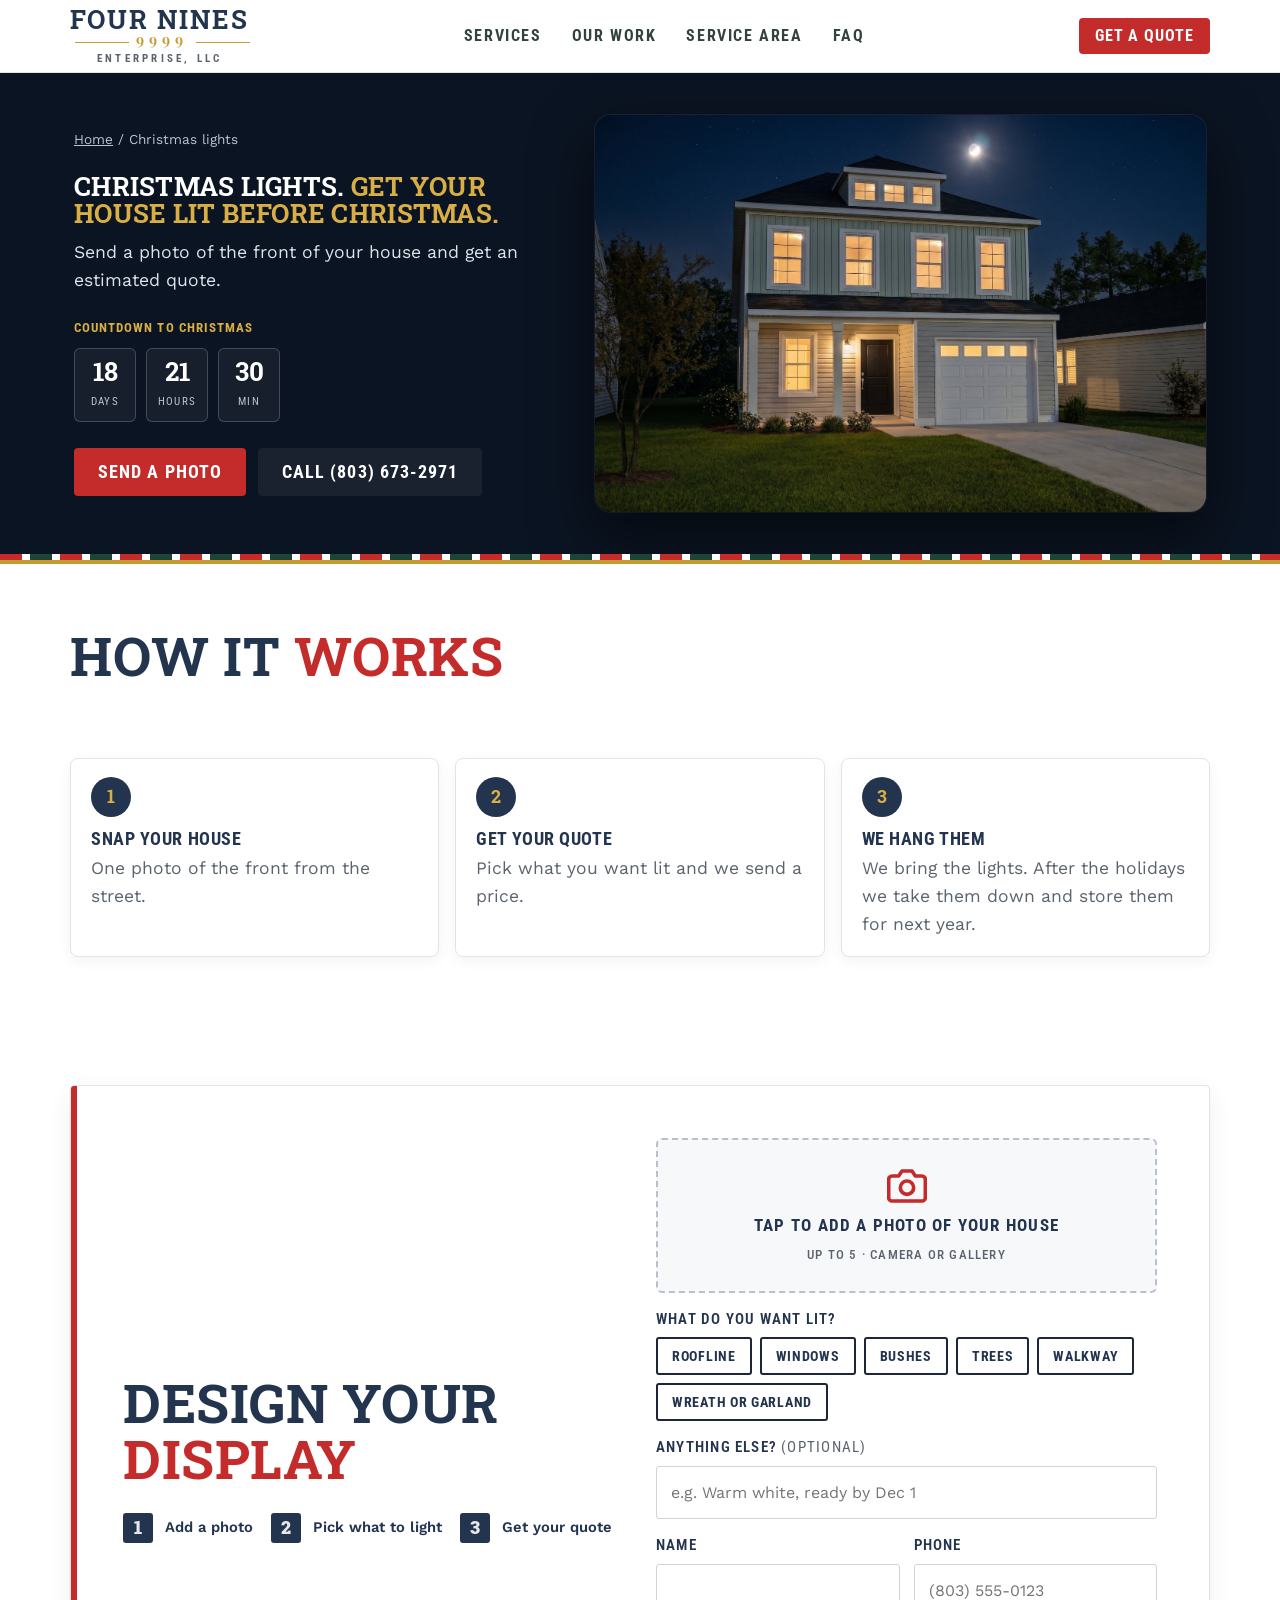
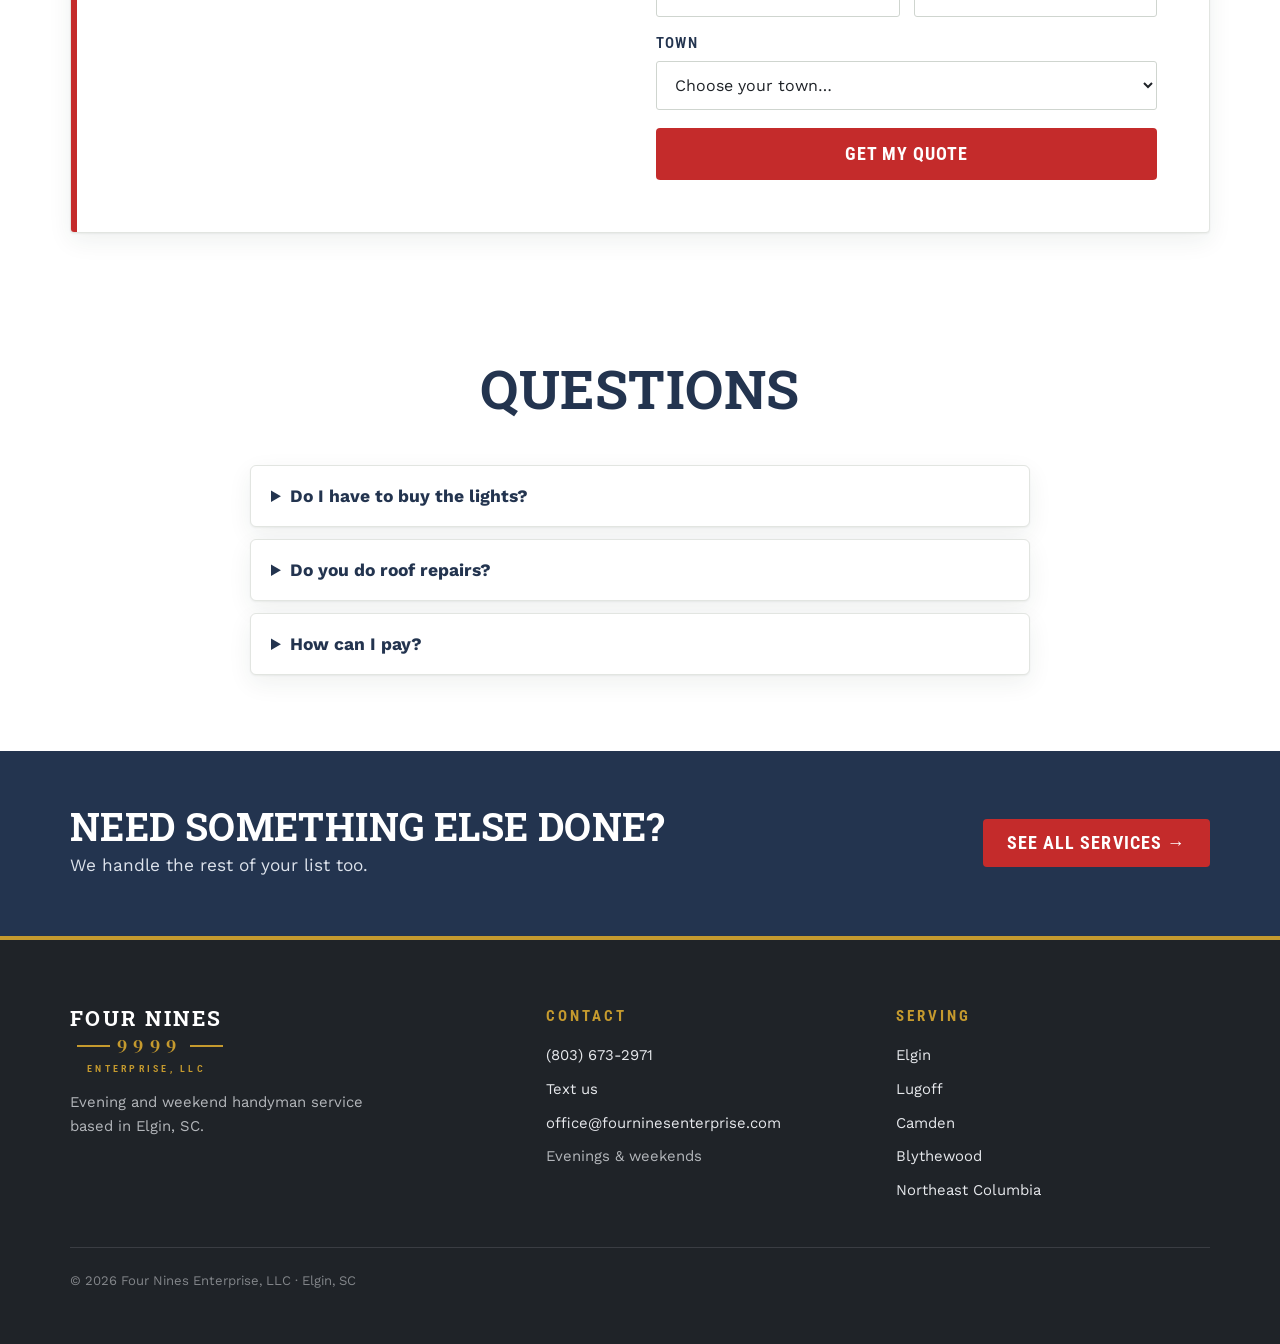
==== commit 38d64417: "UX pass: phone input mask, clearer form confirmations, Christmas lights card photo and bulb icon Co-" ====
--- a/christmas-lights/index.html
+++ b/christmas-lights/index.html
@@ -258,7 +258,7 @@
       await fetch(C.scriptUrl, { method: 'POST', mode: 'no-cors', signal: (AbortSignal.timeout ? AbortSignal.timeout(60000) : undefined), body: JSON.stringify({ action: 'quote', request: { ...data, photos } }) });
       f.reset(); th.innerHTML = ''; inp.closest('.drop').classList.remove('has');
       document.querySelectorAll('#xParts .chip.on').forEach(c => c.classList.remove('on'));
-      msg.className = 'msg ok'; msg.textContent = `Got it, ${data.name.split(' ')[0]}! We'll get back to you soon with your quote.`;
+      msg.className = 'msg ok'; msg.innerHTML = `<b>Got it, ${esc(data.name.split(' ')[0])}!</b> Your house photo is in. We'll text your lights quote to <span style="white-space:nowrap">${esc(data.phone)}</span>, usually within one day.`;
       window.fnTrack && fnTrack('quote-sent-lights');
     } catch (err) {
       msg.className = 'msg bad';
--- a/site.css
+++ b/site.css
@@ -192,7 +192,7 @@
 .hp{position:absolute;left:-9999px}
 .fine{font-size:.82rem;color:var(--muted);text-align:center;margin:12px 0 0}
 .msg{margin-top:14px;padding:14px;border-radius:10px;font-weight:600}
-.msg.ok{background:#e5f2ea;color:var(--ok)}.msg.bad{background:#f8e5e2;color:var(--bad)}
+.msg.ok{background:#e5f2ea;color:var(--ok);position:relative;padding-left:48px;font-weight:500;line-height:1.45}.msg.ok::before{content:"\2713";position:absolute;left:13px;top:13px;display:grid;place-items:center;width:24px;height:24px;border-radius:50%;background:var(--ok);color:#fff;font-weight:700}.msg.ok b{display:block}.msg.bad{background:#f8e5e2;color:var(--bad)}
 
 /* FAQ */
 .faq{max-width:820px;margin:0 auto;display:grid;gap:12px}
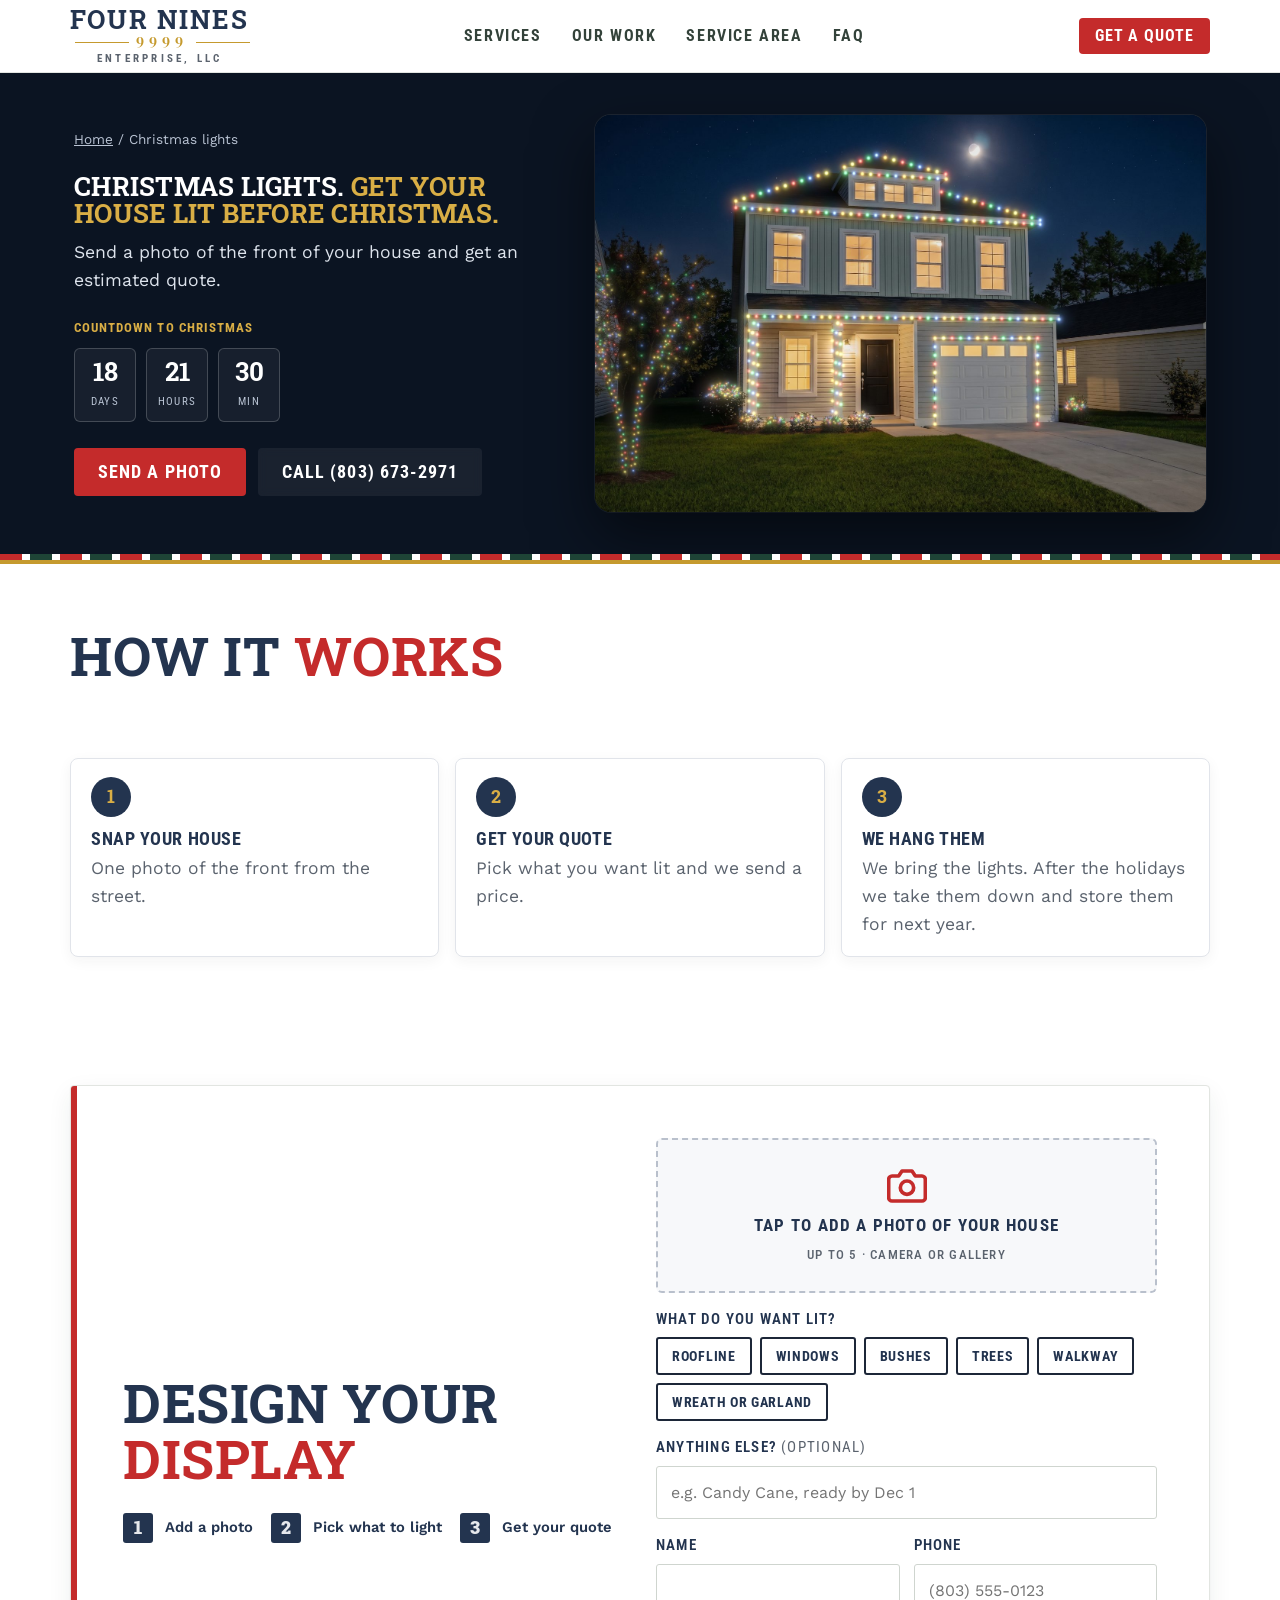
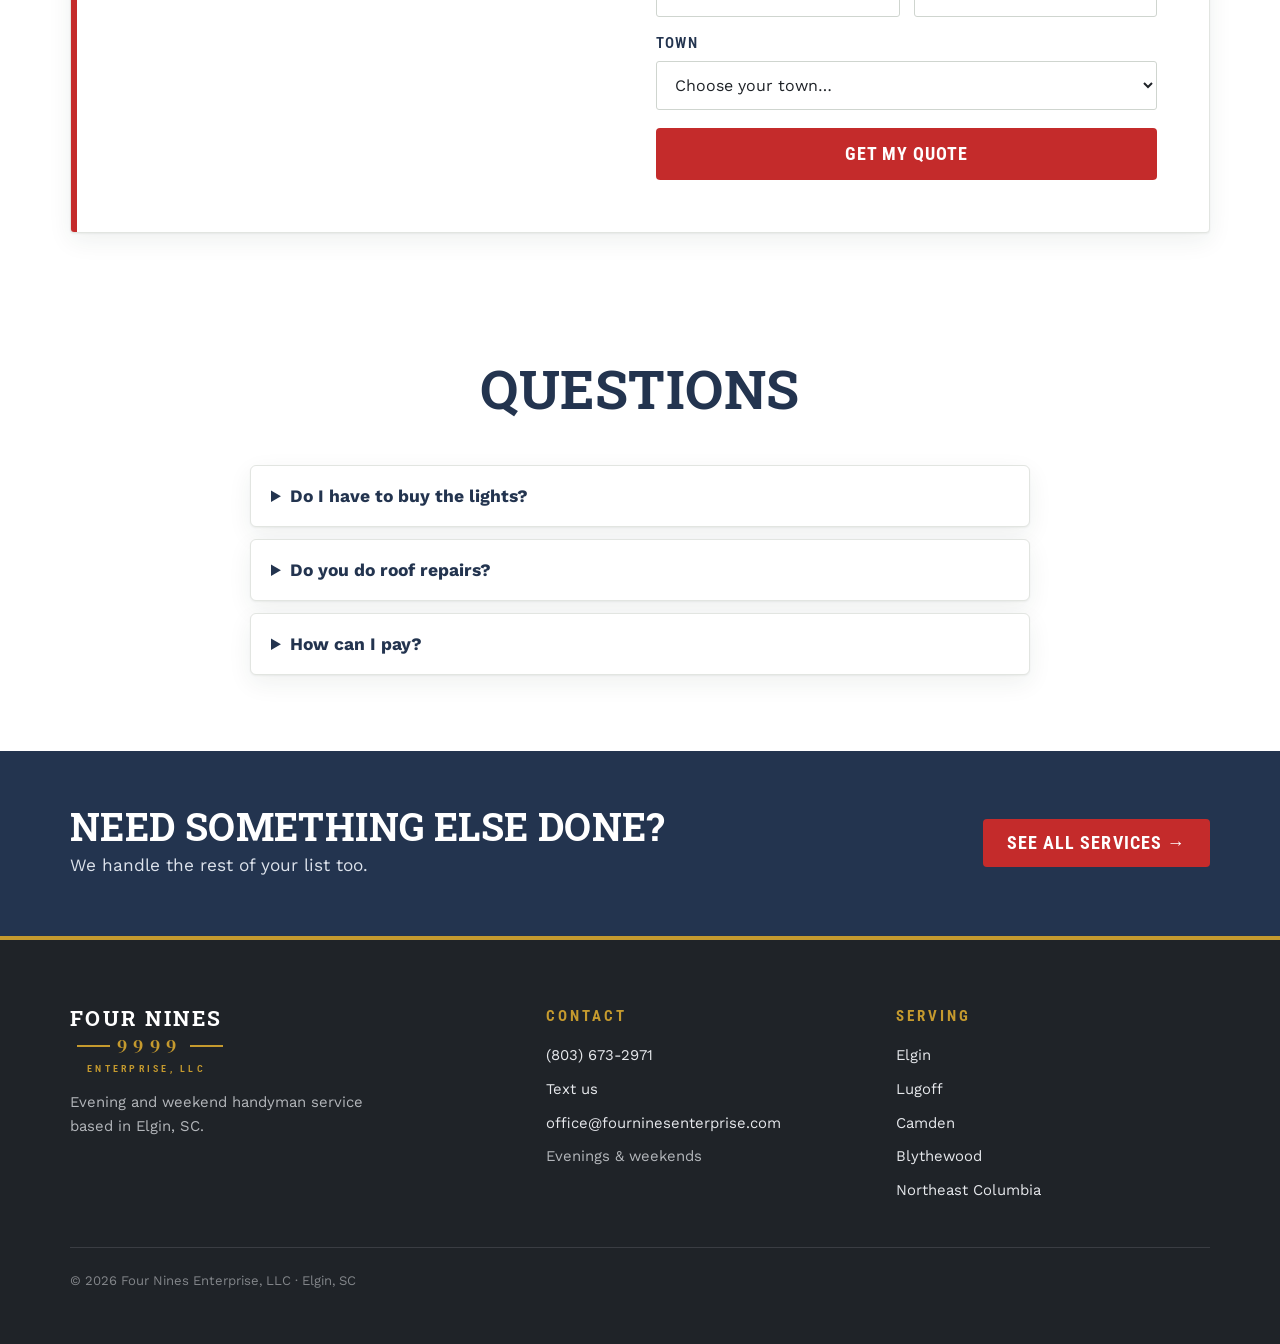
==== commit 604e9766: "Christmas lights hero: lights come on sooner, named light options (Candy Cane etc.) with color dots " ====
--- a/christmas-lights/index.html
+++ b/christmas-lights/index.html
@@ -37,8 +37,8 @@
   .scene-wrap{width:auto;max-height:none;margin:36px max(24px,calc((100vw - 1180px)/2 + 24px)) 42px 0;border-radius:16px;box-shadow:0 24px 60px #0008,0 0 0 1px #ffffff14}
 }
 .scene-wrap .lit{opacity:0;-webkit-mask-image:linear-gradient(90deg,#000 33%,transparent 37%);mask-image:linear-gradient(90deg,#000 33%,transparent 37%);-webkit-mask-size:300% 100%;mask-size:300% 100%;-webkit-mask-repeat:no-repeat;mask-repeat:no-repeat;-webkit-mask-position:56% 0;mask-position:56% 0}
-.scene-wrap.go img{animation:pull 3.4s cubic-bezier(.3,0,.2,1) both}
-.scene-wrap.on .lit.cur{opacity:1;animation:pull 3.4s -3.4s both,sweep 2s cubic-bezier(.4,0,.6,1) forwards}
+.scene-wrap.go img{animation:pull 1.8s cubic-bezier(.3,0,.2,1) both}
+.scene-wrap.on .lit.cur{opacity:1;animation:pull 1.8s -.6s cubic-bezier(.3,0,.2,1) both,sweep 1.6s cubic-bezier(.4,0,.6,1) forwards}
 .scene-wrap.gal .lit{-webkit-mask-image:none;mask-image:none;animation:none;transform:none;opacity:0;transition:opacity .9s ease}
 .scene-wrap.gal .lit.cur{opacity:1}
 .scene-wrap.static img{animation:none!important;transform:none}
@@ -49,6 +49,7 @@
 .gal-ui::-webkit-scrollbar{display:none}
 .scene-wrap.gal .gal-ui{opacity:1;transform:none}
 .gal-ui button{flex:none;font:600 .68rem 'Roboto Condensed',sans-serif;letter-spacing:.04em;text-transform:uppercase;color:#fff;background:#0000004d;border:1px solid #ffffff40;border-radius:20px;padding:5px 9px;cursor:pointer;white-space:nowrap}
+.gal-ui button{display:inline-flex;align-items:center;gap:6px}.gal-ui .sw{display:inline-flex;gap:2px}.gal-ui .sw i{width:6px;height:6px;border-radius:50%;box-shadow:0 0 4px currentColor}
 .gal-ui button[aria-pressed=true]{background:#D9AE45;border-color:#D9AE45;color:#0B1422}
 .xl-hero .crumbs,.xl-hero .crumbs a{color:#B9C3D3}
 .xl-hero .ctas{display:flex;flex-wrap:wrap;gap:12px}
@@ -85,7 +86,7 @@
     <img class="lit" data-src="/img/xmas-redwhite.jpg" alt="" width="1600" height="1039">
     <img class="lit" data-src="/img/xmas-redgreen.jpg" alt="" width="1600" height="1039">
     <img class="lit" data-src="/img/xmas-bluewhite.jpg" alt="" width="1600" height="1039">
-    <div class="gal-ui" id="galui"><button type="button" data-i="0" aria-pressed="true">Multicolor</button><button type="button" data-i="1" aria-pressed="false">Warm white</button><button type="button" data-i="2" aria-pressed="false">Cool white</button><button type="button" data-i="3" aria-pressed="false">Red &amp; white</button><button type="button" data-i="4" aria-pressed="false">Red &amp; green</button><button type="button" data-i="5" aria-pressed="false">Blue &amp; white</button></div>
+    <div class="gal-ui" id="galui"><button type="button" data-i="0" aria-pressed="true" title="Multicolor" aria-label="Santa's Workshop (multicolor)"><span class="sw"><i style="background:#e53935"></i><i style="background:#43a047"></i><i style="background:#1e88e5"></i><i style="background:#fdd835"></i></span>Santa's Workshop</button><button type="button" data-i="1" aria-pressed="false" title="Warm white" aria-label="Silent Night (warm white)"><span class="sw"><i style="background:#ffd9a0"></i><i style="background:#ffd9a0"></i></span>Silent Night</button><button type="button" data-i="2" aria-pressed="false" title="Cool white" aria-label="Winter Frost (cool white)"><span class="sw"><i style="background:#eef6ff"></i><i style="background:#eef6ff"></i></span>Winter Frost</button><button type="button" data-i="3" aria-pressed="false" title="Red and white" aria-label="Candy Cane (red and white)"><span class="sw"><i style="background:#e53935"></i><i style="background:#ffffff"></i><i style="background:#e53935"></i><i style="background:#ffffff"></i></span>Candy Cane</button><button type="button" data-i="4" aria-pressed="false" title="Red and green" aria-label="Holly Berry (red and green)"><span class="sw"><i style="background:#e53935"></i><i style="background:#43a047"></i><i style="background:#e53935"></i><i style="background:#43a047"></i></span>Holly Berry</button><button type="button" data-i="5" aria-pressed="false" title="Blue and white" aria-label="Winter Wonderland (blue and white)"><span class="sw"><i style="background:#1e88e5"></i><i style="background:#ffffff"></i><i style="background:#1e88e5"></i><i style="background:#ffffff"></i></span>Winter Wonderland</button></div>
   </div>
   <div class="wrap hero-copy">
     <p class="crumbs"><a href="/">Home</a> / Christmas lights</p>
@@ -124,7 +125,7 @@
         <label>What do you want lit?</label>
         <div class="parts" id="xParts"></div>
         <label for="xNote">Anything else? <span style="font-weight:400;color:var(--muted)">(optional)</span></label>
-        <input id="xNote" placeholder="e.g. Warm white, ready by Dec 1">
+        <input id="xNote" placeholder="e.g. Candy Cane, ready by Dec 1">
         <div class="two">
           <div><label for="xName">Name</label><input id="xName" required autocomplete="name"></div>
           <div><label for="xTel">Phone</label><input id="xTel" type="tel" required autocomplete="tel" inputmode="tel"></div>
@@ -175,6 +176,7 @@
   function show(i) {
     cur = i; lits.forEach((im, k) => im.classList.toggle('cur', k === i));
     chips.forEach((c, k) => c.setAttribute('aria-pressed', k === i));
+    const ui = chips[i].parentNode; ui.scrollTo({ left: chips[i].offsetLeft - (ui.clientWidth - chips[i].offsetWidth) / 2, behavior: 'smooth' });
     const next = lits[(i + 1) % lits.length]; if (next.dataset.src && !next.src) next.src = next.dataset.src;
   }
   function gallery() {
@@ -187,7 +189,7 @@
     wrap.classList.remove('go', 'on', 'gal', 'static'); void wrap.offsetWidth;
     if (reduce) { wrap.classList.add('static'); gallery(); return; }
     wrap.classList.add('go');
-    timers = [setTimeout(() => wrap.classList.add('on'), 3600), setTimeout(gallery, 7600)];
+    timers = [setTimeout(() => wrap.classList.add('on'), 600), setTimeout(gallery, 3400)];
   }
   chips.forEach(c => c.addEventListener('click', () => { clearInterval(cycle); show(+c.dataset.i); }));
   const first = lits[0]; first.complete ? play() : first.addEventListener('load', play, { once: true });
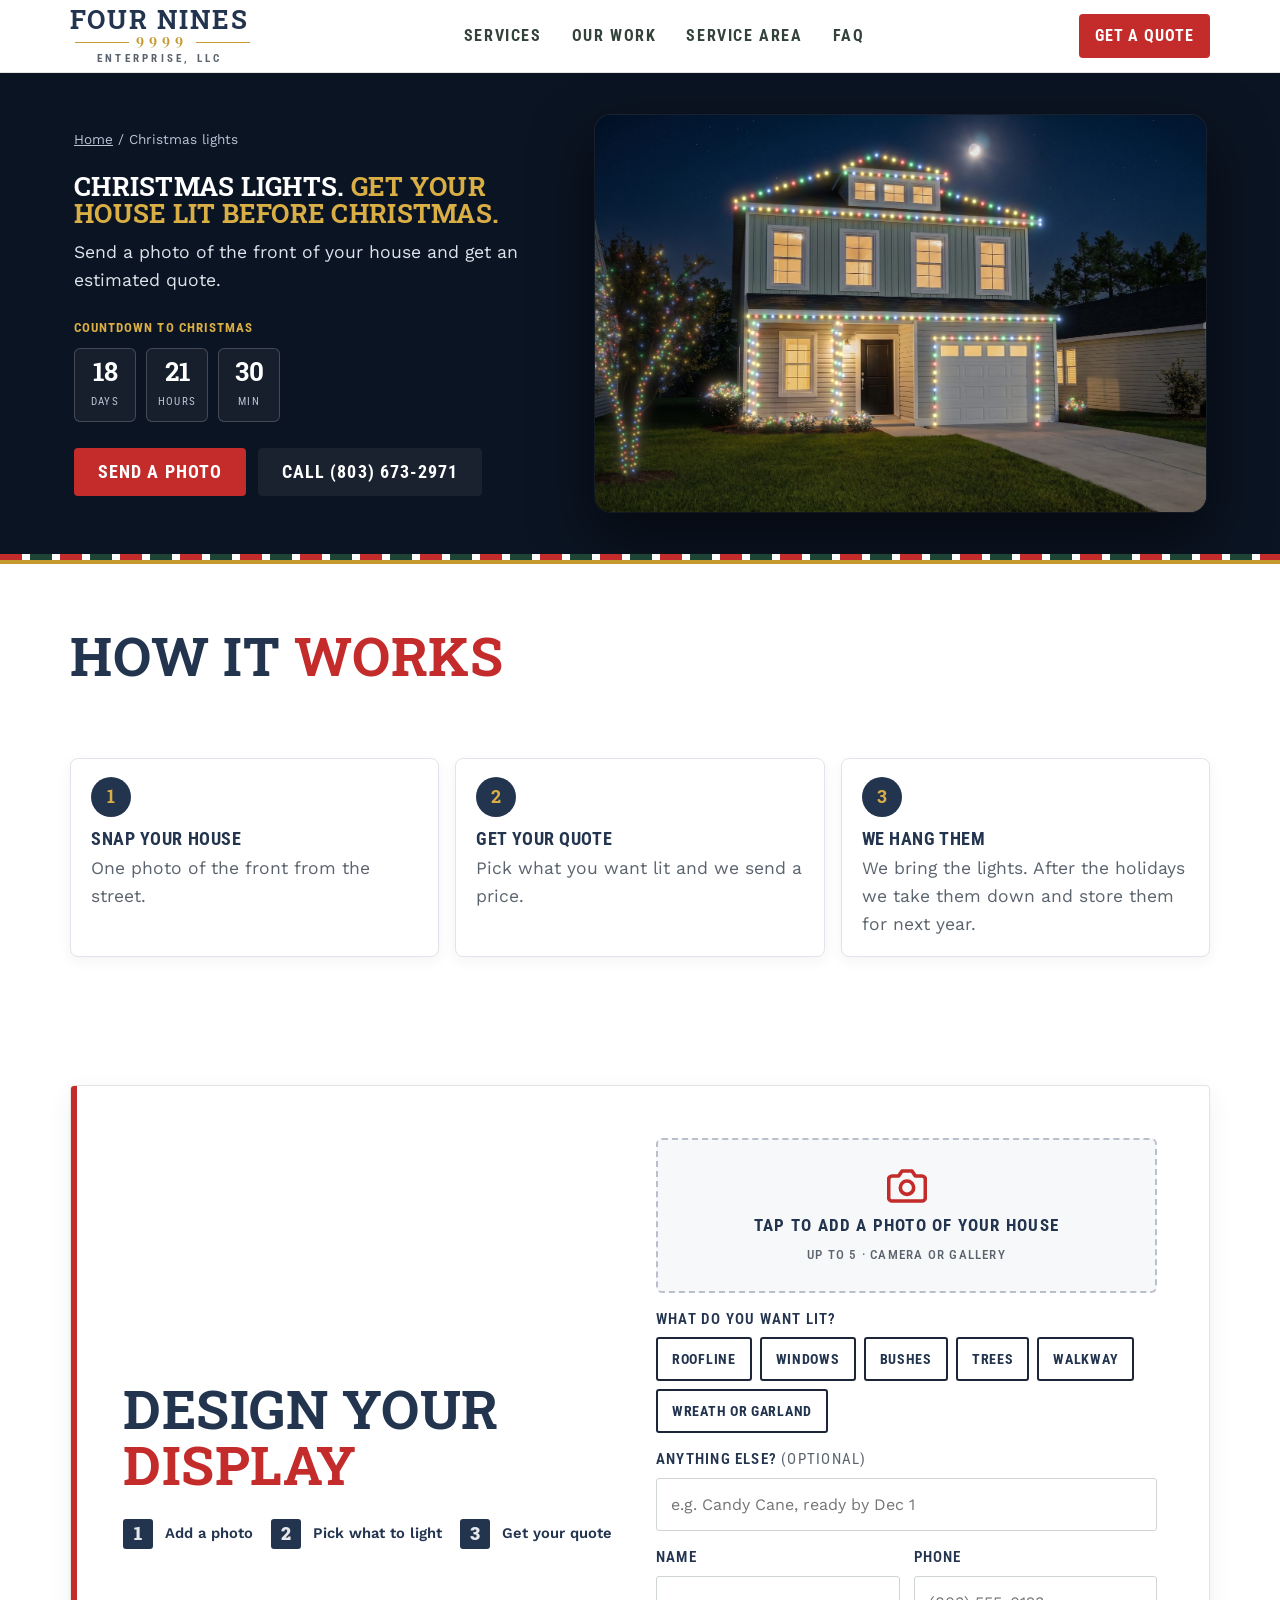
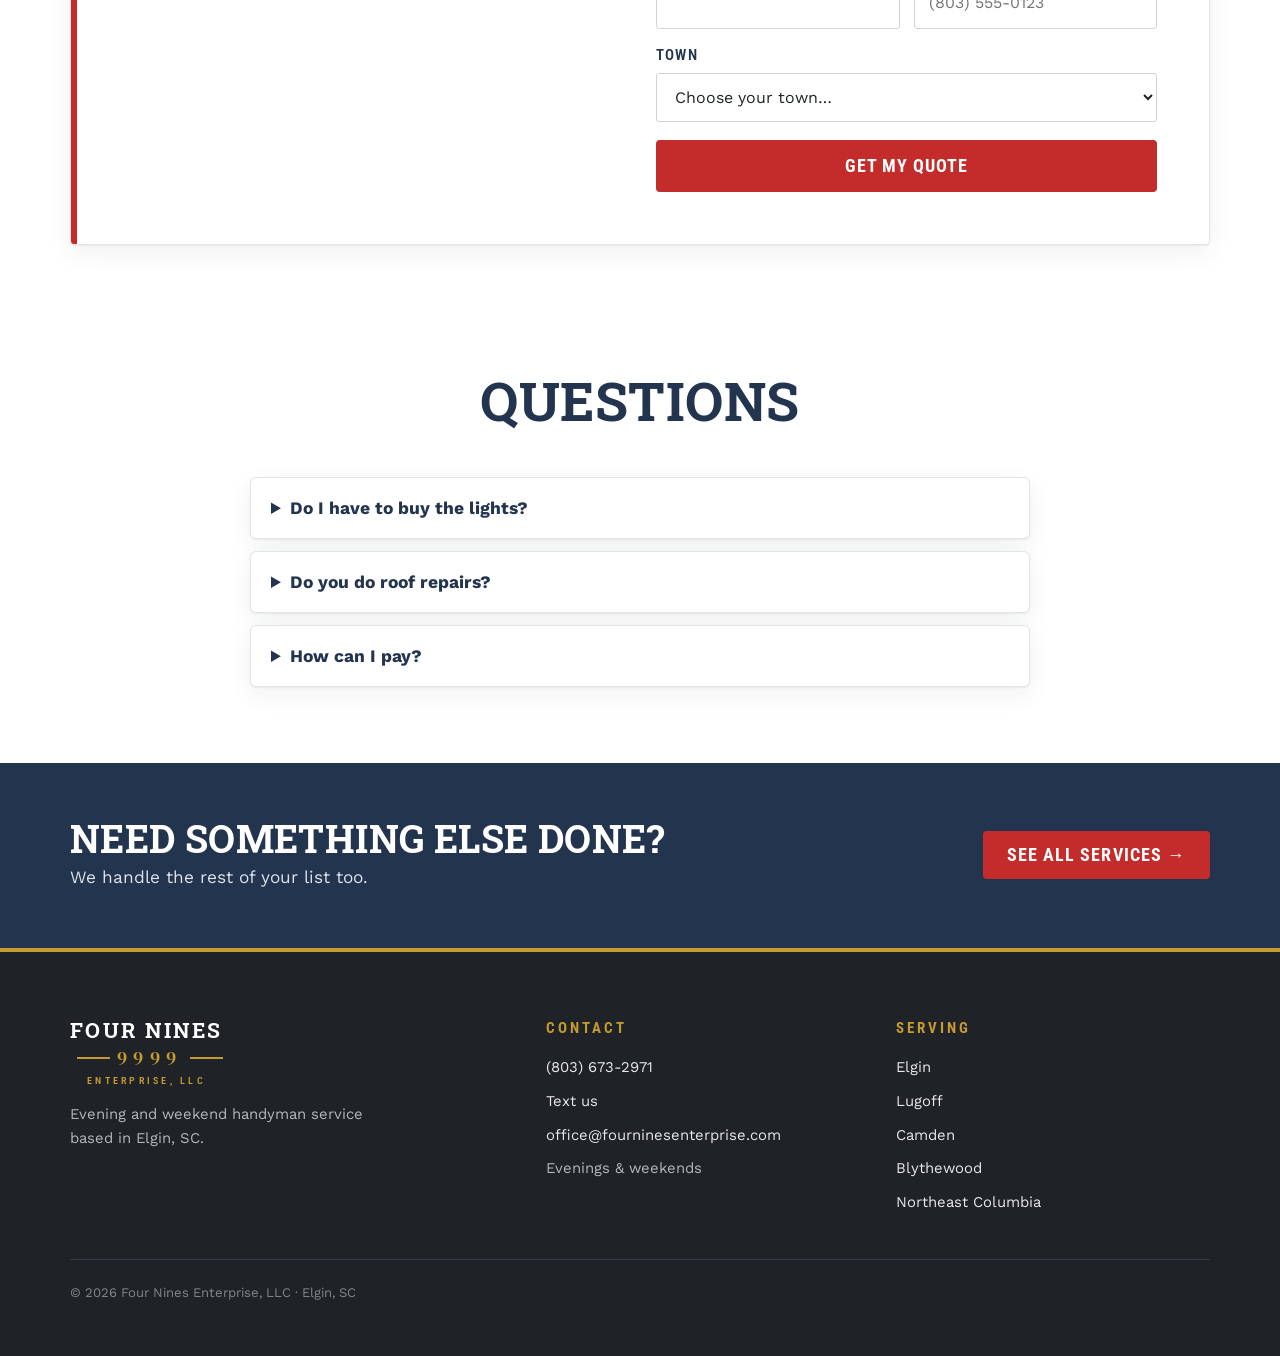
==== commit ebb5dd30: "UX pass: 44px tap targets, press feedback on buttons and chips, spinning refresh in Office app Co-Au" ====
--- a/christmas-lights/index.html
+++ b/christmas-lights/index.html
@@ -49,7 +49,7 @@
 .gal-ui::-webkit-scrollbar{display:none}
 .scene-wrap.gal .gal-ui{opacity:1;transform:none}
 .gal-ui button{flex:none;font:600 .68rem 'Roboto Condensed',sans-serif;letter-spacing:.04em;text-transform:uppercase;color:#fff;background:#0000004d;border:1px solid #ffffff40;border-radius:20px;padding:5px 9px;cursor:pointer;white-space:nowrap}
-.gal-ui button{display:inline-flex;align-items:center;gap:6px}.gal-ui .sw{display:inline-flex;gap:2px}.gal-ui .sw i{width:6px;height:6px;border-radius:50%;box-shadow:0 0 4px currentColor}
+.gal-ui button{display:inline-flex;align-items:center;gap:7px;min-height:44px;padding:6px 13px 6px 11px!important;transition:transform .12s ease,background .2s}.gal-ui button:active{transform:scale(.94)}.gal-ui .nm{display:flex;flex-direction:column;align-items:flex-start;line-height:1.15}.gal-ui .nm small{font:500 .62rem 'Roboto',sans-serif;letter-spacing:0;text-transform:none;opacity:.85}.gal-ui .sw{display:inline-flex;gap:2px}.gal-ui .sw i{width:6px;height:6px;border-radius:50%;box-shadow:0 0 4px currentColor}
 .gal-ui button[aria-pressed=true]{background:#D9AE45;border-color:#D9AE45;color:#0B1422}
 .xl-hero .crumbs,.xl-hero .crumbs a{color:#B9C3D3}
 .xl-hero .ctas{display:flex;flex-wrap:wrap;gap:12px}
@@ -86,7 +86,7 @@
     <img class="lit" data-src="/img/xmas-redwhite.jpg" alt="" width="1600" height="1039">
     <img class="lit" data-src="/img/xmas-redgreen.jpg" alt="" width="1600" height="1039">
     <img class="lit" data-src="/img/xmas-bluewhite.jpg" alt="" width="1600" height="1039">
-    <div class="gal-ui" id="galui"><button type="button" data-i="0" aria-pressed="true" title="Multicolor" aria-label="Santa's Workshop (multicolor)"><span class="sw"><i style="background:#e53935"></i><i style="background:#43a047"></i><i style="background:#1e88e5"></i><i style="background:#fdd835"></i></span>Santa's Workshop</button><button type="button" data-i="1" aria-pressed="false" title="Warm white" aria-label="Silent Night (warm white)"><span class="sw"><i style="background:#ffd9a0"></i><i style="background:#ffd9a0"></i></span>Silent Night</button><button type="button" data-i="2" aria-pressed="false" title="Cool white" aria-label="Winter Frost (cool white)"><span class="sw"><i style="background:#eef6ff"></i><i style="background:#eef6ff"></i></span>Winter Frost</button><button type="button" data-i="3" aria-pressed="false" title="Red and white" aria-label="Candy Cane (red and white)"><span class="sw"><i style="background:#e53935"></i><i style="background:#ffffff"></i><i style="background:#e53935"></i><i style="background:#ffffff"></i></span>Candy Cane</button><button type="button" data-i="4" aria-pressed="false" title="Red and green" aria-label="Holly Berry (red and green)"><span class="sw"><i style="background:#e53935"></i><i style="background:#43a047"></i><i style="background:#e53935"></i><i style="background:#43a047"></i></span>Holly Berry</button><button type="button" data-i="5" aria-pressed="false" title="Blue and white" aria-label="Winter Wonderland (blue and white)"><span class="sw"><i style="background:#1e88e5"></i><i style="background:#ffffff"></i><i style="background:#1e88e5"></i><i style="background:#ffffff"></i></span>Winter Wonderland</button></div>
+    <div class="gal-ui" id="galui"><button type="button" data-i="0" aria-pressed="true" title="Multicolor" aria-label="Santa's Workshop (multicolor)"><span class="sw"><i style="background:#e53935"></i><i style="background:#43a047"></i><i style="background:#1e88e5"></i><i style="background:#fdd835"></i></span><span class="nm">Santa's Workshop<small>Red · green · blue · gold</small></span></button><button type="button" data-i="1" aria-pressed="false" title="Warm white" aria-label="Silent Night (warm white)"><span class="sw"><i style="background:#ffd9a0"></i><i style="background:#ffd9a0"></i></span><span class="nm">Silent Night<small>Warm white, soft glow</small></span></button><button type="button" data-i="2" aria-pressed="false" title="Cool white" aria-label="Winter Frost (cool white)"><span class="sw"><i style="background:#eef6ff"></i><i style="background:#eef6ff"></i></span><span class="nm">Winter Frost<small>Cool white, icy bright</small></span></button><button type="button" data-i="3" aria-pressed="false" title="Red and white" aria-label="Candy Cane (red and white)"><span class="sw"><i style="background:#e53935"></i><i style="background:#ffffff"></i><i style="background:#e53935"></i><i style="background:#ffffff"></i></span><span class="nm">Candy Cane<small>Red · white · red · white</small></span></button><button type="button" data-i="4" aria-pressed="false" title="Red and green" aria-label="Holly Berry (red and green)"><span class="sw"><i style="background:#e53935"></i><i style="background:#43a047"></i><i style="background:#e53935"></i><i style="background:#43a047"></i></span><span class="nm">Holly Berry<small>Red · green · red · green</small></span></button><button type="button" data-i="5" aria-pressed="false" title="Blue and white" aria-label="Winter Wonderland (blue and white)"><span class="sw"><i style="background:#1e88e5"></i><i style="background:#ffffff"></i><i style="background:#1e88e5"></i><i style="background:#ffffff"></i></span><span class="nm">Winter Wonderland<small>Blue · white · blue · white</small></span></button></div>
   </div>
   <div class="wrap hero-copy">
     <p class="crumbs"><a href="/">Home</a> / Christmas lights</p>
--- a/pro.css
+++ b/pro.css
@@ -43,7 +43,9 @@
 /* Buttons: flat, crisp */
 .btn,.btn.brass,.btn.sm{box-shadow:none!important}
 .btn:hover{transform:none!important;filter:brightness(.93)}
-.btn:active{transform:none!important}
+.btn:active{transform:scale(.96)!important;filter:brightness(.85);transition-duration:.06s}
+.btn,.chip,.svc .go,.dock a{transition:transform .14s ease,filter .14s ease,background .14s ease,box-shadow .14s ease}
+.chip:active,.svc .go:active,.dock a:active{transform:scale(.95)}
 .hero .btn.line{box-shadow:inset 0 0 0 1.5px #ffffffcc!important}
 
 /* Quote side links on light background */
@@ -194,3 +196,6 @@
 #gallery{align-items:flex-start}
 #gallery .ba .pair div[style*="grid-column"] img{aspect-ratio:8/5}
 @media(min-width:760px){#gallery .ba .pair div[style*="grid-column"] img{aspect-ratio:2/1}}
+
+/* tap targets: at least 44px tall */
+.chip,.btn.sm{min-height:44px}
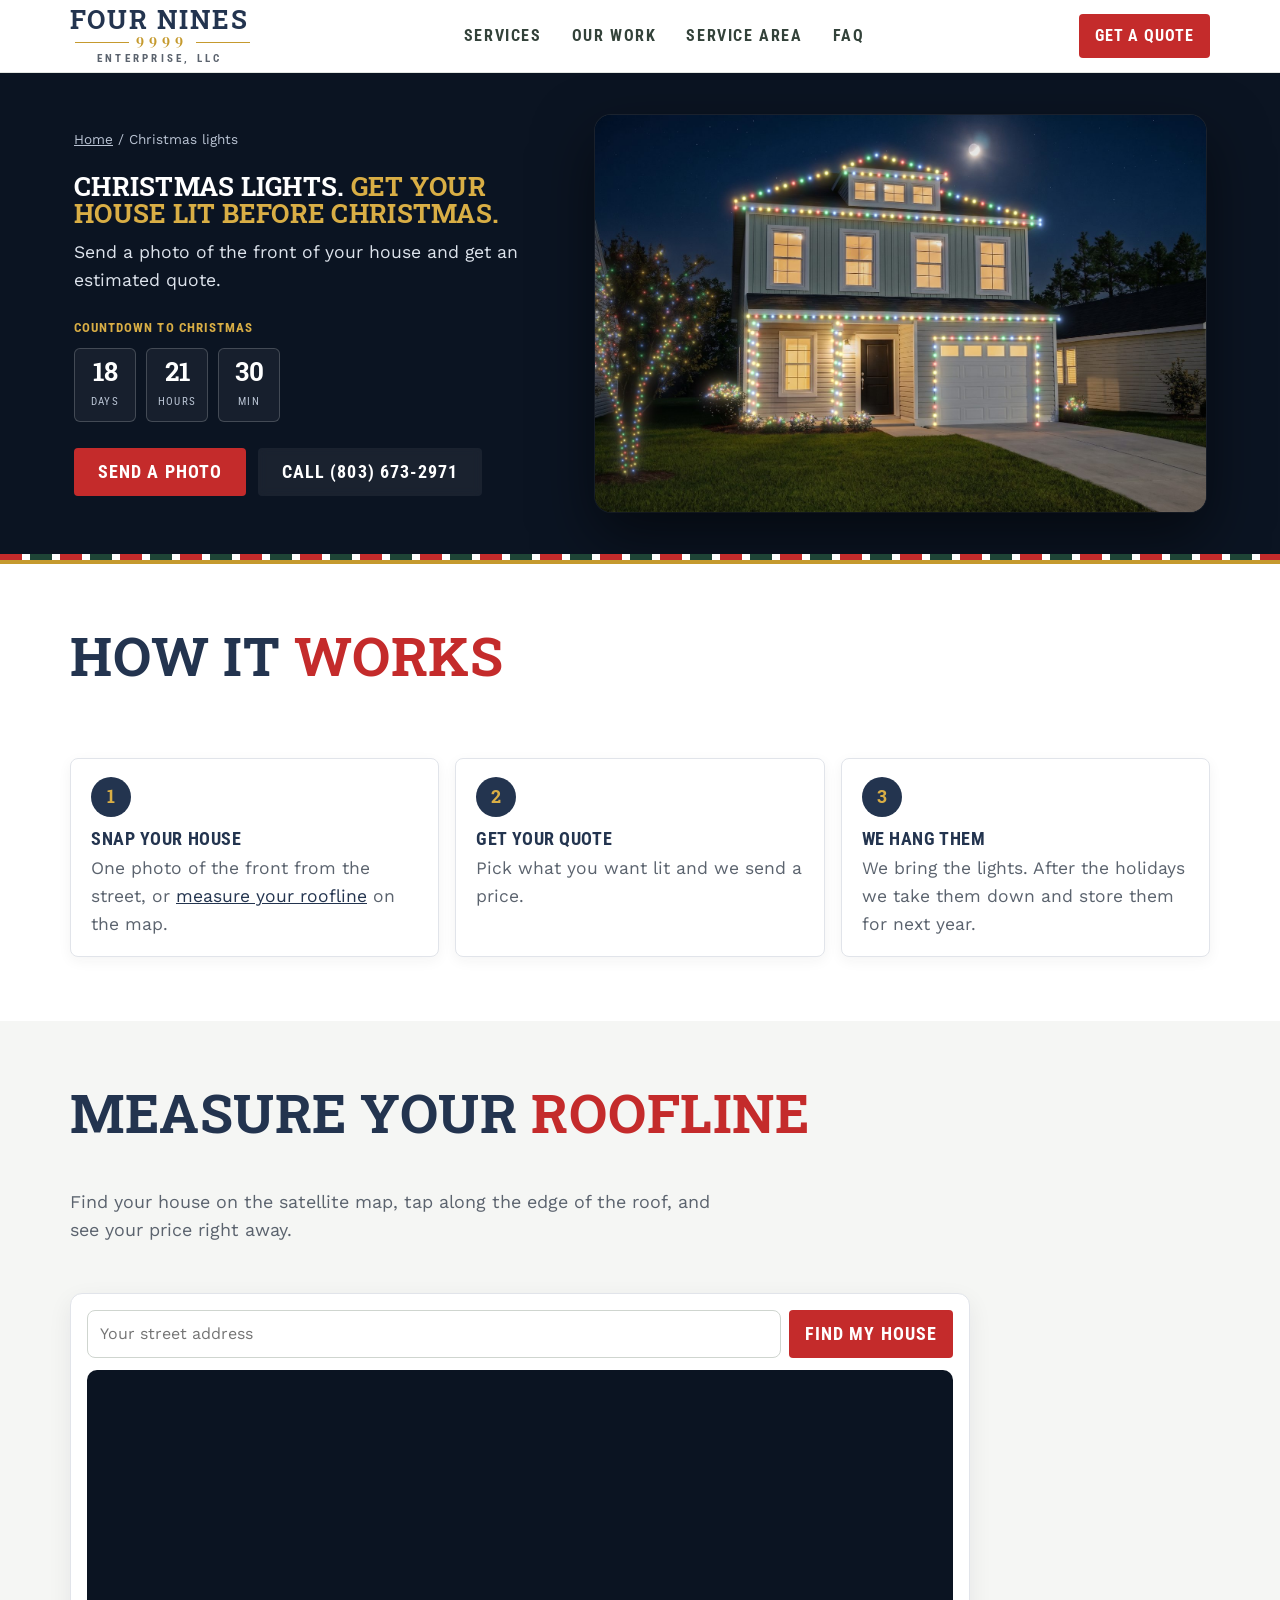
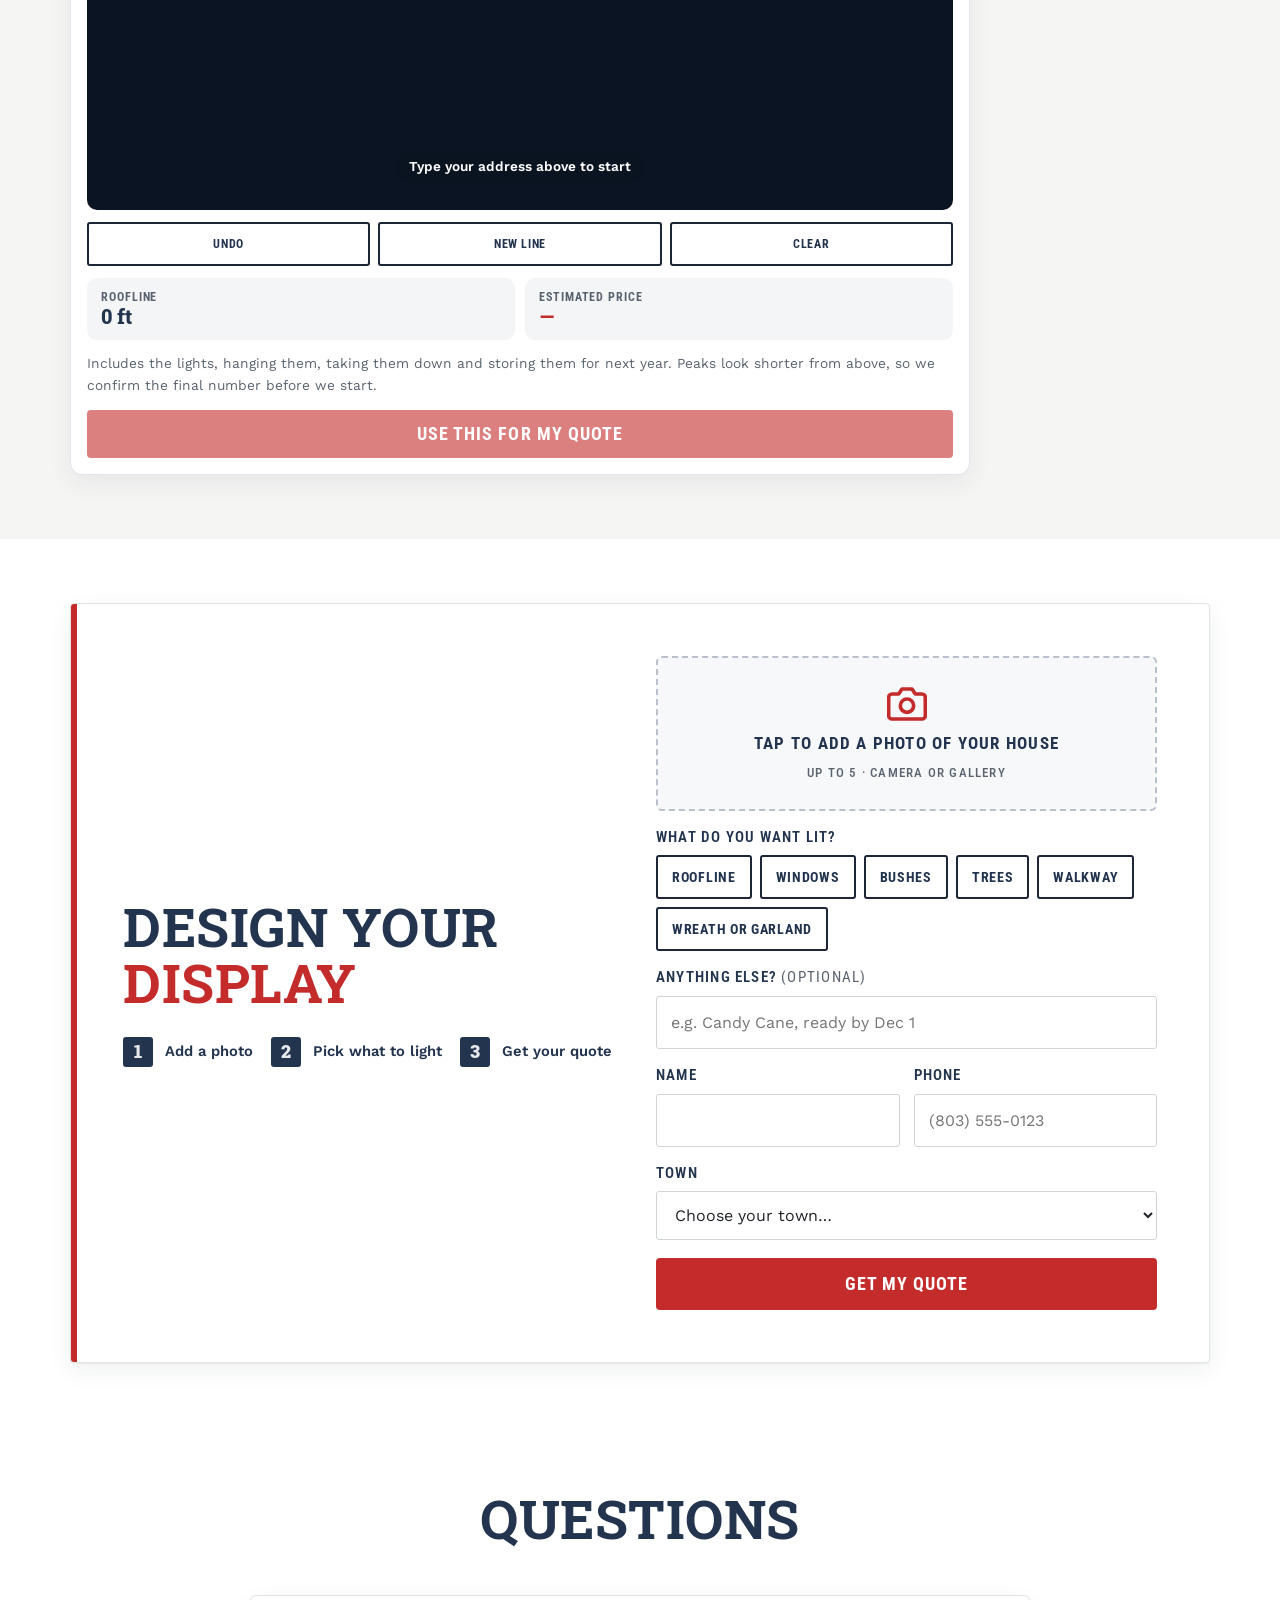
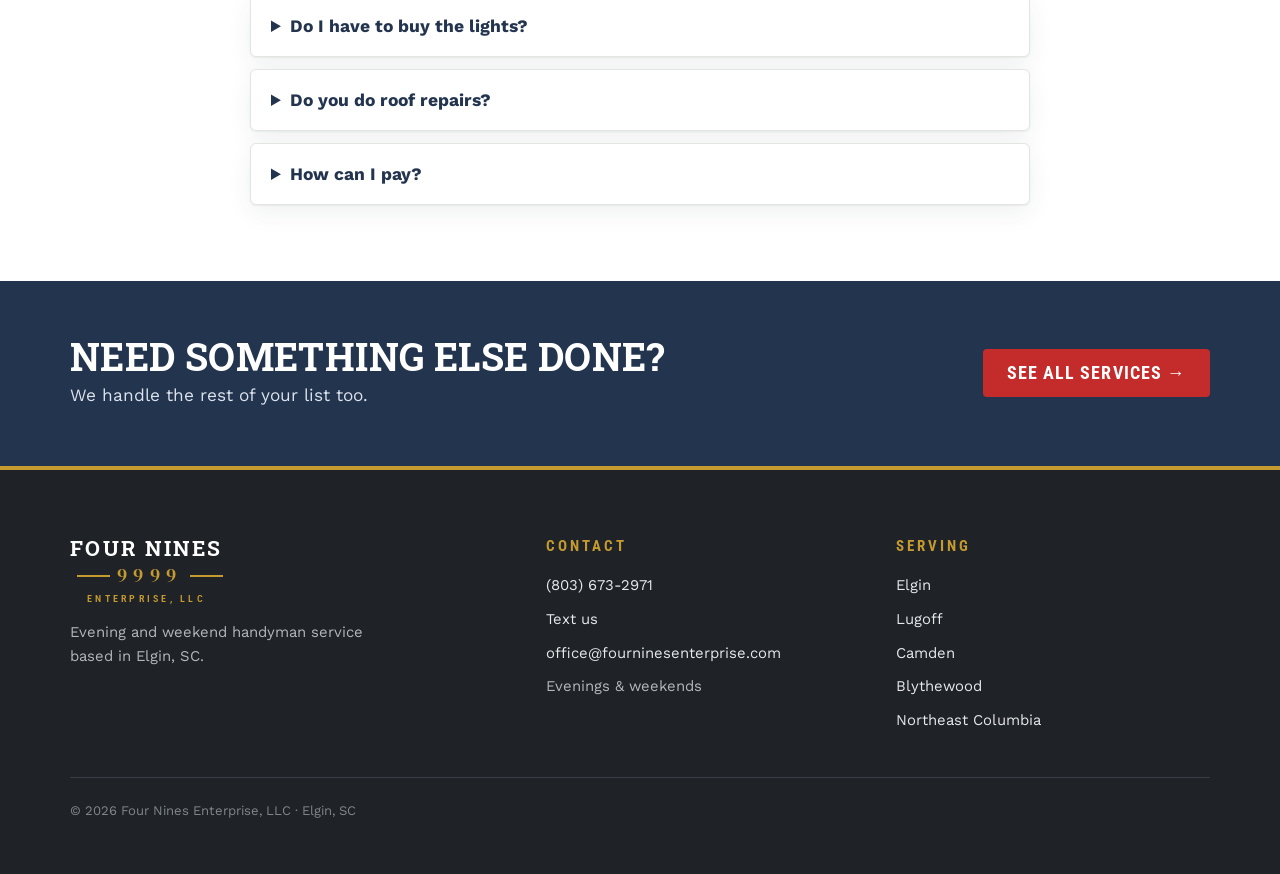
==== commit ad655b82: "Christmas lights: roofline measuring tool on satellite map with instant $4-6/ft estimate, sent with " ====
--- a/christmas-lights/index.html
+++ b/christmas-lights/index.html
@@ -65,6 +65,19 @@
 .xl-steps p{margin:0;color:var(--muted)}
 .parts{display:flex;flex-wrap:wrap;gap:8px;margin:6px 0 4px}
 .parts .chip{padding:9px 14px;font-size:.88rem}
+.ms-card{background:#fff;border:1px solid #E1E4EA;border-radius:12px;padding:16px;box-shadow:0 8px 24px #1F232812;max-width:900px}
+.ms-find{display:flex;flex-wrap:wrap;gap:8px;margin-bottom:12px}@media(max-width:520px){.ms-find .btn{width:100%}}.ms-find input{flex:1;min-width:0;min-height:48px;padding:10px 12px;border:1.5px solid #D3D8E0;border-radius:8px;font:inherit;font-size:16px}.ms-find .btn{padding:12px 16px;white-space:nowrap}
+.ms-map-wrap{position:relative;border-radius:10px;overflow:hidden;background:#0B1422}
+.ms-map{height:min(62vh,440px);width:100%}
+.ms-hint{position:absolute;left:50%;bottom:28px;transform:translateX(-50%);z-index:500;background:#0B1422e6;color:#fff;font:600 .85rem 'Work Sans',sans-serif;padding:8px 14px;border-radius:20px;pointer-events:none;white-space:nowrap;max-width:92%;overflow:hidden;text-overflow:ellipsis}
+.ms-tools{display:flex;gap:8px;margin:12px 0}.ms-tools .chip{flex:1;display:flex;align-items:center;justify-content:center;font-size:.78rem;padding:6px 4px;min-height:44px;white-space:nowrap;width:auto}
+.ms-out{display:grid;grid-template-columns:1fr 1fr;gap:10px}
+.ms-out div{background:#F4F5F7;border-radius:10px;padding:12px 14px}.ms-out span{display:block;font:700 .72rem 'Roboto Condensed',sans-serif;letter-spacing:.08em;text-transform:uppercase;color:#5B636E}
+.ms-out b{display:block;font:800 1.25rem/1.2 'Roboto Slab',serif;color:#23344F}#msPrice{color:#C42B2B}
+.ms-note{font-size:.86rem;color:#5B636E;margin:12px 0 14px}
+.ms-lbl{background:#0B1422d9;color:#fff;border:0;border-radius:4px;padding:1px 5px;font:700 11px 'Work Sans',sans-serif;box-shadow:none}.ms-lbl::before{display:none}
+.ms-dot{width:14px;height:14px;border-radius:50%;background:#FFD54A;border:2px solid #fff;box-shadow:0 0 6px #FFD54A}
+.ms-tag{margin:0 0 12px;padding:10px 12px;background:#FBF4E2;border:1px solid #EADBB0;border-radius:8px;font-weight:600;color:#23344F}
 .xl-off{background:#FBF4E2;border:1px solid #EADBB0;border-radius:6px;padding:12px 14px;margin:0 0 16px;color:var(--teal);font-weight:600}
 </style>
 </head>
@@ -101,10 +114,35 @@
   <div class="wrap">
     <div class="sec-head"><div><h2>How it <em>works</em></h2></div></div>
     <ol class="xl-steps">
-      <li><span class="n">1</span><h3>Snap your house</h3><p>One photo of the front from the street.</p></li>
+      <li><span class="n">1</span><h3>Snap your house</h3><p>One photo of the front from the street, or <a href="#measure">measure your roofline</a> on the map.</p></li>
       <li><span class="n">2</span><h3>Get your quote</h3><p>Pick what you want lit and we send a price.</p></li>
       <li><span class="n">3</span><h3>We hang them</h3><p>We bring the lights. After the holidays we take them down and store them for next year.</p></li>
     </ol>
+  </div>
+</section>
+
+<section id="measure" class="sec alt-est">
+  <div class="wrap">
+    <div class="sec-head"><div><h2>Measure your <em>roofline</em></h2></div>
+      <p class="lede" style="margin:0">Find your house on the satellite map, tap along the edge of the roof, and see your price right away.</p></div>
+    <div class="ms-card">
+      <form class="ms-find" id="msFind"><input id="msAddr" placeholder="Your street address" autocomplete="street-address" aria-label="Street address"><button class="btn brass" type="submit">Find my house</button></form>
+      <div class="ms-map-wrap">
+        <div id="msMap" class="ms-map" aria-label="Satellite map of your house"></div>
+        <div class="ms-hint" id="msHint">Type your address above to start</div>
+      </div>
+      <div class="ms-tools">
+        <button type="button" class="chip" id="msUndo">Undo</button>
+        <button type="button" class="chip" id="msNew">New line</button>
+        <button type="button" class="chip" id="msClear">Clear</button>
+      </div>
+      <div class="ms-out">
+        <div><span>Roofline</span><b id="msFt">0 ft</b></div>
+        <div><span>Estimated price</span><b id="msPrice">—</b></div>
+      </div>
+      <p class="ms-note">Includes the lights, hanging them, taking them down and storing them for next year. Peaks look shorter from above, so we confirm the final number before we start.</p>
+      <button type="button" class="btn brass" id="msUse" style="width:100%" disabled>Use this for my quote</button>
+    </div>
   </div>
 </section>
 
@@ -116,6 +154,7 @@
         <ol class="mini-steps"><li><b>1</b>Add a photo</li><li><b>2</b>Pick what to light</li><li><b>3</b>Get your quote</li></ol>
       </div>
       <form id="xf" class="fast-form" autocomplete="on">
+        <p class="ms-tag" id="msTag" hidden></p>
         <p class="xl-off" id="xoff" hidden>This season is booked. Send a photo and we'll put you on next year's list.</p>
         <label class="drop" for="xPhotos">
           <input id="xPhotos" type="file" accept="image/*" multiple>
@@ -244,7 +283,8 @@
     e.preventDefault();
     const f = e.target, btn = f.querySelector('[type=submit]'), msg = $('#xmsg');
     const parts = picked(), note = $('#xNote').value.trim();
-    const details = `Christmas lights${parts.length ? ': ' + parts.join(', ') : ''}${note ? '. ' + note : ''}${inSeason ? '' : ' (next season)'} (photo quote)`;
+    const mtag = ($('#msTag') && !$('#msTag').hidden && $('#msTag').dataset.v) || '';
+    const details = `Christmas lights${parts.length ? ': ' + parts.join(', ') : ''}${note ? '. ' + note : ''}${mtag ? '. ' + mtag : ''}${inSeason ? '' : ' (next season)'} (photo quote)`;
     const data = { name: $('#xName').value.trim(), phone: $('#xTel').value.trim(), email: '', address: $('#xTown').value, service: 'Christmas lights', details, preferredTime: '' };
     if (f.company.value) { f.reset(); msg.className = 'msg ok'; msg.textContent = "Got it! We'll get back to you soon with your quote."; return; }
     if (data.phone.replace(/\D/g, '').length < 10) { msg.className = 'msg bad'; msg.textContent = 'Please enter your full 10-digit phone number so we can reach you.'; return; }
@@ -259,7 +299,7 @@
       const photos = []; for (const file of [...inp.files].slice(0, 5)) photos.push(await shrink(file));
       await fetch(C.scriptUrl, { method: 'POST', mode: 'no-cors', signal: (AbortSignal.timeout ? AbortSignal.timeout(60000) : undefined), body: JSON.stringify({ action: 'quote', request: { ...data, photos } }) });
       f.reset(); th.innerHTML = ''; inp.closest('.drop').classList.remove('has');
-      document.querySelectorAll('#xParts .chip.on').forEach(c => c.classList.remove('on'));
+      document.querySelectorAll('#xParts .chip.on').forEach(c => c.classList.remove('on')); if ($('#msTag')) $('#msTag').hidden = true;
       msg.className = 'msg ok'; msg.innerHTML = `<b>Got it, ${esc(data.name.split(' ')[0])}!</b> Your house photo is in. We'll text your lights quote to <span style="white-space:nowrap">${esc(data.phone)}</span>, usually within one day.`;
       window.fnTrack && fnTrack('quote-sent-lights');
     } catch (err) {
@@ -269,6 +309,72 @@
   });
 })();
 </script>
+<script>
+(function () {
+  const C = window.FN_CONFIG || {}, $ = s => document.querySelector(s);
+  const PF = C.christmasPerFoot || [4, 6];
+  const sec = $('#measure'); let L, map, lines = [[]], layer, ready;
+  const hint = t => { $('#msHint').textContent = t; $('#msHint').hidden = !t; };
+  function loadLeaflet() {
+    if (ready) return ready;
+    return ready = new Promise((res, rej) => {
+      const l = document.createElement('link'); l.rel = 'stylesheet'; l.href = '/vendor/leaflet/leaflet.css'; document.head.appendChild(l);
+      const sc = document.createElement('script'); sc.src = '/vendor/leaflet/leaflet.js'; sc.onload = () => { L = window.L; init(); res(); }; sc.onerror = rej; document.head.appendChild(sc);
+    });
+  }
+  function init() {
+    map = L.map('msMap', { zoomControl: true, attributionControl: true, tap: true }).setView([34.1727, -80.7887], 15);
+    L.tileLayer('https://server.arcgisonline.com/ArcGIS/rest/services/World_Imagery/MapServer/tile/{z}/{y}/{x}', { maxNativeZoom: 19, maxZoom: 21, attribution: 'Imagery © Esri' }).addTo(map);
+    layer = L.layerGroup().addTo(map);
+    map.on('click', e => { if (map.getZoom() < 18) { map.setView(e.latlng, 20); return; } lines[lines.length - 1].push(e.latlng); draw(); });
+  }
+  const ft = (a, b) => map.distance(a, b) * 3.28084;
+  function draw() {
+    layer.clearLayers(); let total = 0;
+    lines.forEach(pts => {
+      if (pts.length > 1) L.polyline(pts, { color: '#FFD54A', weight: 5, opacity: .95 }).addTo(layer);
+      pts.forEach((p, i) => {
+        L.marker(p, { icon: L.divIcon({ className: '', html: '<div class="ms-dot"></div>', iconSize: [14, 14], iconAnchor: [7, 7] }), interactive: false }).addTo(layer);
+        if (i) { const d = ft(pts[i - 1], p); total += d;
+          L.tooltip({ permanent: true, direction: 'center', className: 'ms-lbl' }).setLatLng([(p.lat + pts[i - 1].lat) / 2, (p.lng + pts[i - 1].lng) / 2]).setContent(Math.round(d) + ' ft').addTo(layer); }
+      });
+    });
+    const t = Math.round(total);
+    $('#msFt').textContent = t + ' ft';
+    $('#msPrice').textContent = t ? `$${(t * PF[0]).toLocaleString()}–$${(t * PF[1]).toLocaleString()}` : '—';
+    $('#msUse').disabled = !t;
+    const n = lines[lines.length - 1].length;
+    hint(map.getZoom() < 18 ? 'Tap your house to zoom in' : n === 0 ? 'Tap one corner of the roof edge' : n === 1 ? 'Now tap the next corner' : t ? 'Tap the next corner' : '');
+    return t;
+  }
+  $('#msFind').addEventListener('submit', async e => {
+    e.preventDefault(); const q = $('#msAddr').value.trim(); if (!q) return;
+    const btn = e.target.querySelector('button'); btn.disabled = true; btn.textContent = 'Finding…';
+    try {
+      await loadLeaflet();
+      const u = 'https://nominatim.openstreetmap.org/search?format=json&limit=1&countrycodes=us&viewbox=-81.4,34.6,-80.2,33.8&q=' + encodeURIComponent(/,\s*sc\b|south carolina/i.test(q) ? q : q + ', SC');
+      const j = await (await fetch(u, { headers: { 'Accept-Language': 'en' } })).json();
+      if (!j.length) { hint("Couldn't find that address. Try adding your town."); return; }
+      map.setView([+j[0].lat, +j[0].lon], 20); lines = [[]]; draw();
+      window.fnTrack && fnTrack('measure-find');
+    } catch (err) { hint("Map didn't load. Check your connection and try again."); }
+    finally { btn.disabled = false; btn.textContent = 'Find my house'; }
+  });
+  $('#msUndo').onclick = () => { if (!map) return; const cur = lines[lines.length - 1]; if (cur.length) cur.pop(); else if (lines.length > 1) { lines.pop(); lines[lines.length - 1].pop(); } draw(); };
+  $('#msNew').onclick = () => { if (!map) return; if (lines[lines.length - 1].length) lines.push([]); draw(); };
+  $('#msClear').onclick = () => { if (!map) return; lines = [[]]; draw(); };
+  $('#msUse').onclick = () => {
+    const t = draw(), addr = $('#msAddr').value.trim();
+    const tag = $('#msTag'); tag.hidden = false;
+    tag.textContent = `Roofline: ${t} ft · estimate $${(t * PF[0]).toLocaleString()}–$${(t * PF[1]).toLocaleString()}${addr ? ' · ' + addr : ''}`;
+    tag.dataset.v = tag.textContent;
+    const rl = [...document.querySelectorAll('#xParts .chip')].find(c => c.textContent === 'Roofline'); if (rl) rl.classList.add('on');
+    $('#lights').scrollIntoView({ behavior: 'smooth' });
+    window.fnTrack && fnTrack('measure-use');
+  };
+  if ('IntersectionObserver' in window) new IntersectionObserver((en, o) => { if (en[0].isIntersecting) { o.disconnect(); loadLeaflet().catch(() => {}); } }, { rootMargin: '400px' }).observe(sec);
+})();
+</script>
 <script src="/fx-ui.js"></script>
 <script src="/track.js"></script>
 </body>
--- a/pro.css
+++ b/pro.css
@@ -199,3 +199,4 @@
 
 /* tap targets: at least 44px tall */
 .chip,.btn.sm{min-height:44px}
+.town-svcs li a{color:inherit;text-decoration:underline;text-decoration-color:#C59A2E66;text-underline-offset:3px}
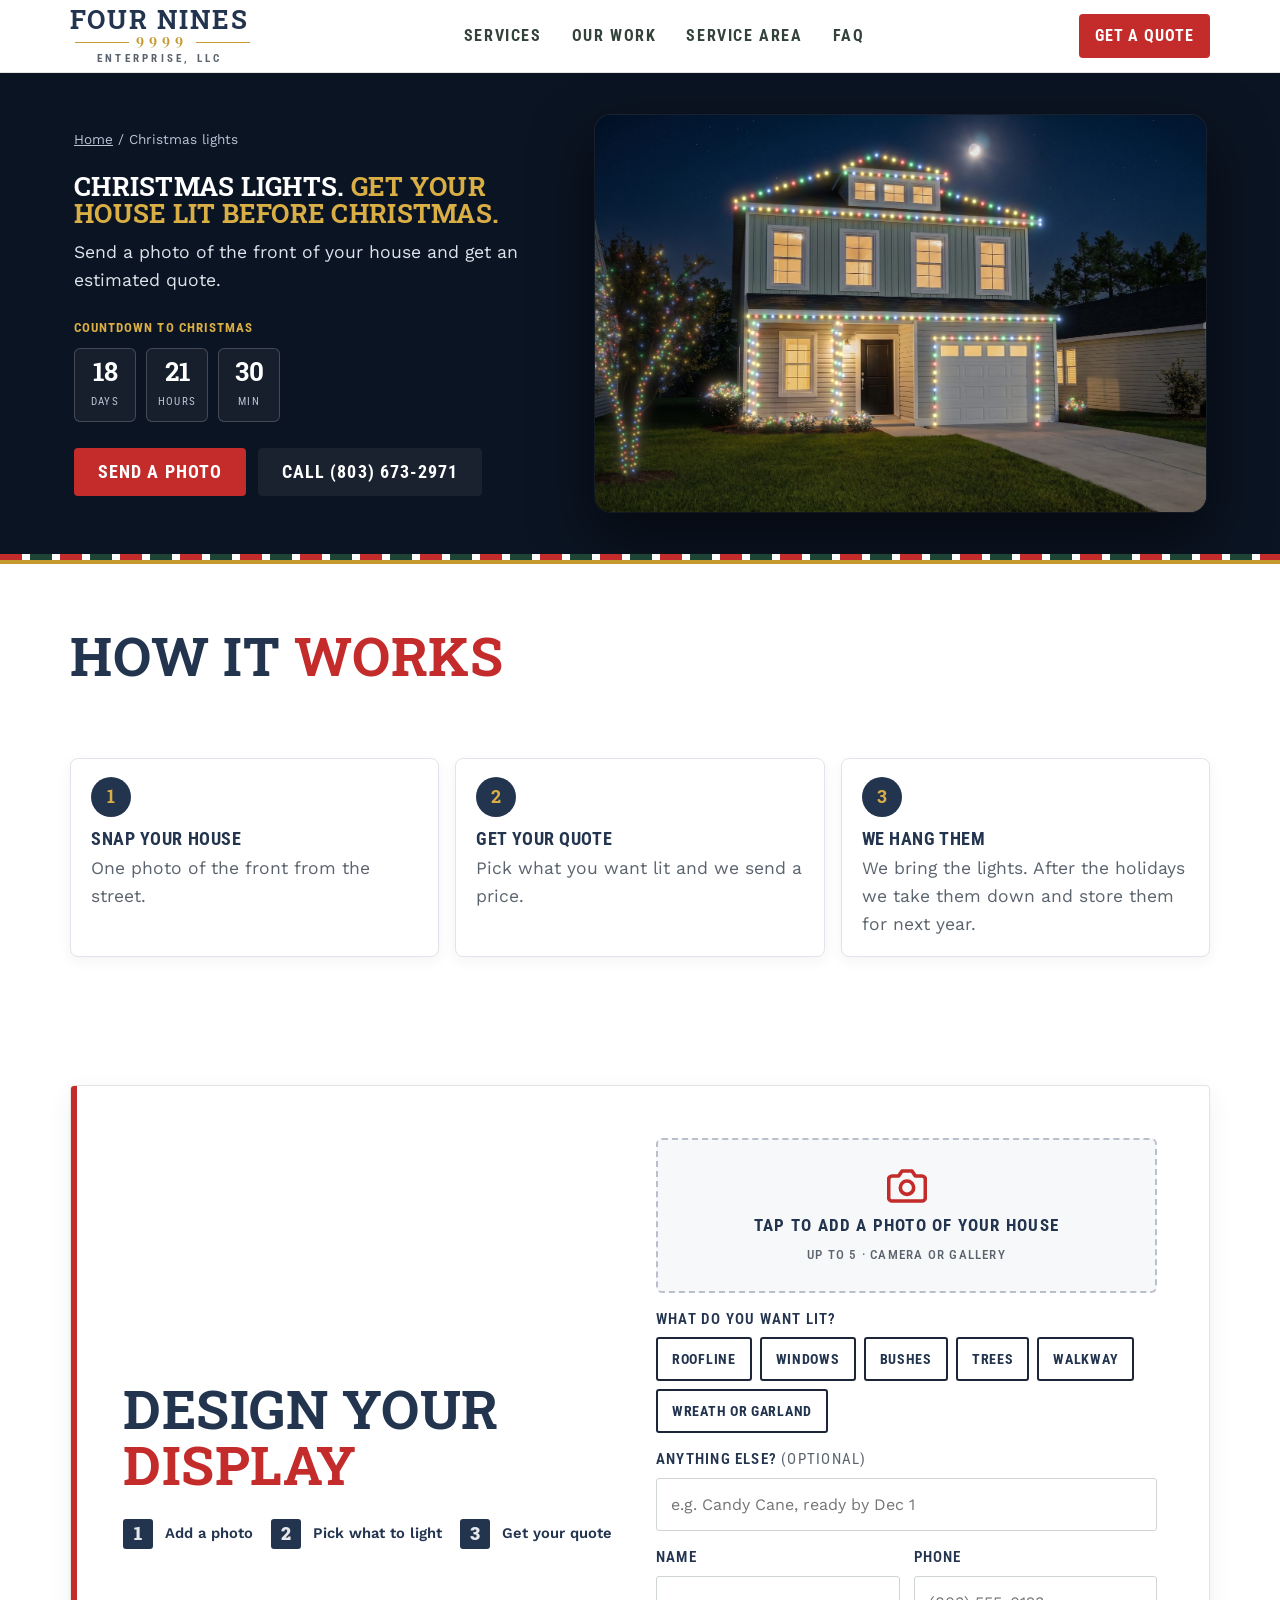
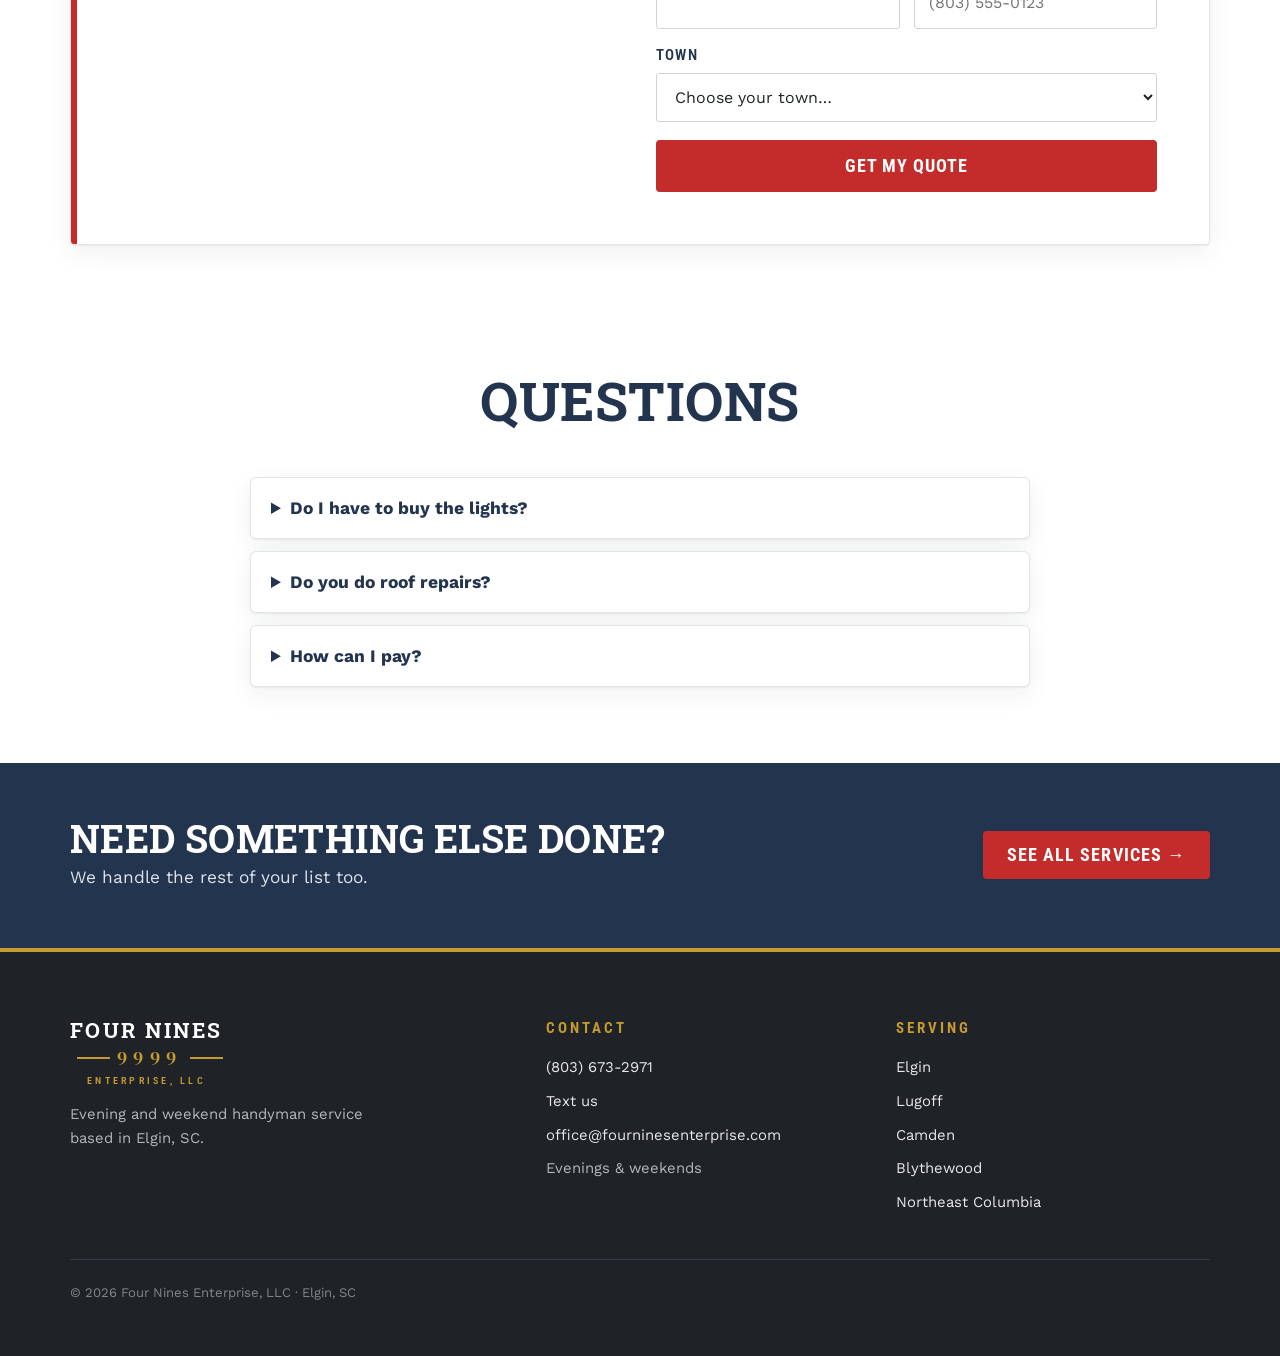
==== commit a37f77c1: "Remove roofline measuring tool from Christmas lights page Co-Authored-By: Claude Opus 5.5 <noreply@a" ====
--- a/christmas-lights/index.html
+++ b/christmas-lights/index.html
@@ -65,19 +65,6 @@
 .xl-steps p{margin:0;color:var(--muted)}
 .parts{display:flex;flex-wrap:wrap;gap:8px;margin:6px 0 4px}
 .parts .chip{padding:9px 14px;font-size:.88rem}
-.ms-card{background:#fff;border:1px solid #E1E4EA;border-radius:12px;padding:16px;box-shadow:0 8px 24px #1F232812;max-width:900px}
-.ms-find{display:flex;flex-wrap:wrap;gap:8px;margin-bottom:12px}@media(max-width:520px){.ms-find .btn{width:100%}}.ms-find input{flex:1;min-width:0;min-height:48px;padding:10px 12px;border:1.5px solid #D3D8E0;border-radius:8px;font:inherit;font-size:16px}.ms-find .btn{padding:12px 16px;white-space:nowrap}
-.ms-map-wrap{position:relative;border-radius:10px;overflow:hidden;background:#0B1422}
-.ms-map{height:min(62vh,440px);width:100%}
-.ms-hint{position:absolute;left:50%;bottom:28px;transform:translateX(-50%);z-index:500;background:#0B1422e6;color:#fff;font:600 .85rem 'Work Sans',sans-serif;padding:8px 14px;border-radius:20px;pointer-events:none;white-space:nowrap;max-width:92%;overflow:hidden;text-overflow:ellipsis}
-.ms-tools{display:flex;gap:8px;margin:12px 0}.ms-tools .chip{flex:1;display:flex;align-items:center;justify-content:center;font-size:.78rem;padding:6px 4px;min-height:44px;white-space:nowrap;width:auto}
-.ms-out{display:grid;grid-template-columns:1fr 1fr;gap:10px}
-.ms-out div{background:#F4F5F7;border-radius:10px;padding:12px 14px}.ms-out span{display:block;font:700 .72rem 'Roboto Condensed',sans-serif;letter-spacing:.08em;text-transform:uppercase;color:#5B636E}
-.ms-out b{display:block;font:800 1.25rem/1.2 'Roboto Slab',serif;color:#23344F}#msPrice{color:#C42B2B}
-.ms-note{font-size:.86rem;color:#5B636E;margin:12px 0 14px}
-.ms-lbl{background:#0B1422d9;color:#fff;border:0;border-radius:4px;padding:1px 5px;font:700 11px 'Work Sans',sans-serif;box-shadow:none}.ms-lbl::before{display:none}
-.ms-dot{width:14px;height:14px;border-radius:50%;background:#FFD54A;border:2px solid #fff;box-shadow:0 0 6px #FFD54A}
-.ms-tag{margin:0 0 12px;padding:10px 12px;background:#FBF4E2;border:1px solid #EADBB0;border-radius:8px;font-weight:600;color:#23344F}
 .xl-off{background:#FBF4E2;border:1px solid #EADBB0;border-radius:6px;padding:12px 14px;margin:0 0 16px;color:var(--teal);font-weight:600}
 </style>
 </head>
@@ -114,35 +101,10 @@
   <div class="wrap">
     <div class="sec-head"><div><h2>How it <em>works</em></h2></div></div>
     <ol class="xl-steps">
-      <li><span class="n">1</span><h3>Snap your house</h3><p>One photo of the front from the street, or <a href="#measure">measure your roofline</a> on the map.</p></li>
+      <li><span class="n">1</span><h3>Snap your house</h3><p>One photo of the front from the street.</p></li>
       <li><span class="n">2</span><h3>Get your quote</h3><p>Pick what you want lit and we send a price.</p></li>
       <li><span class="n">3</span><h3>We hang them</h3><p>We bring the lights. After the holidays we take them down and store them for next year.</p></li>
     </ol>
-  </div>
-</section>
-
-<section id="measure" class="sec alt-est">
-  <div class="wrap">
-    <div class="sec-head"><div><h2>Measure your <em>roofline</em></h2></div>
-      <p class="lede" style="margin:0">Find your house on the satellite map, tap along the edge of the roof, and see your price right away.</p></div>
-    <div class="ms-card">
-      <form class="ms-find" id="msFind"><input id="msAddr" placeholder="Your street address" autocomplete="street-address" aria-label="Street address"><button class="btn brass" type="submit">Find my house</button></form>
-      <div class="ms-map-wrap">
-        <div id="msMap" class="ms-map" aria-label="Satellite map of your house"></div>
-        <div class="ms-hint" id="msHint">Type your address above to start</div>
-      </div>
-      <div class="ms-tools">
-        <button type="button" class="chip" id="msUndo">Undo</button>
-        <button type="button" class="chip" id="msNew">New line</button>
-        <button type="button" class="chip" id="msClear">Clear</button>
-      </div>
-      <div class="ms-out">
-        <div><span>Roofline</span><b id="msFt">0 ft</b></div>
-        <div><span>Estimated price</span><b id="msPrice">—</b></div>
-      </div>
-      <p class="ms-note">Includes the lights, hanging them, taking them down and storing them for next year. Peaks look shorter from above, so we confirm the final number before we start.</p>
-      <button type="button" class="btn brass" id="msUse" style="width:100%" disabled>Use this for my quote</button>
-    </div>
   </div>
 </section>
 
@@ -154,7 +116,6 @@
         <ol class="mini-steps"><li><b>1</b>Add a photo</li><li><b>2</b>Pick what to light</li><li><b>3</b>Get your quote</li></ol>
       </div>
       <form id="xf" class="fast-form" autocomplete="on">
-        <p class="ms-tag" id="msTag" hidden></p>
         <p class="xl-off" id="xoff" hidden>This season is booked. Send a photo and we'll put you on next year's list.</p>
         <label class="drop" for="xPhotos">
           <input id="xPhotos" type="file" accept="image/*" multiple>
@@ -283,8 +244,7 @@
     e.preventDefault();
     const f = e.target, btn = f.querySelector('[type=submit]'), msg = $('#xmsg');
     const parts = picked(), note = $('#xNote').value.trim();
-    const mtag = ($('#msTag') && !$('#msTag').hidden && $('#msTag').dataset.v) || '';
-    const details = `Christmas lights${parts.length ? ': ' + parts.join(', ') : ''}${note ? '. ' + note : ''}${mtag ? '. ' + mtag : ''}${inSeason ? '' : ' (next season)'} (photo quote)`;
+    const details = `Christmas lights${parts.length ? ': ' + parts.join(', ') : ''}${note ? '. ' + note : ''}${inSeason ? '' : ' (next season)'} (photo quote)`;
     const data = { name: $('#xName').value.trim(), phone: $('#xTel').value.trim(), email: '', address: $('#xTown').value, service: 'Christmas lights', details, preferredTime: '' };
     if (f.company.value) { f.reset(); msg.className = 'msg ok'; msg.textContent = "Got it! We'll get back to you soon with your quote."; return; }
     if (data.phone.replace(/\D/g, '').length < 10) { msg.className = 'msg bad'; msg.textContent = 'Please enter your full 10-digit phone number so we can reach you.'; return; }
@@ -299,7 +259,7 @@
       const photos = []; for (const file of [...inp.files].slice(0, 5)) photos.push(await shrink(file));
       await fetch(C.scriptUrl, { method: 'POST', mode: 'no-cors', signal: (AbortSignal.timeout ? AbortSignal.timeout(60000) : undefined), body: JSON.stringify({ action: 'quote', request: { ...data, photos } }) });
       f.reset(); th.innerHTML = ''; inp.closest('.drop').classList.remove('has');
-      document.querySelectorAll('#xParts .chip.on').forEach(c => c.classList.remove('on')); if ($('#msTag')) $('#msTag').hidden = true;
+      document.querySelectorAll('#xParts .chip.on').forEach(c => c.classList.remove('on'));
       msg.className = 'msg ok'; msg.innerHTML = `<b>Got it, ${esc(data.name.split(' ')[0])}!</b> Your house photo is in. We'll text your lights quote to <span style="white-space:nowrap">${esc(data.phone)}</span>, usually within one day.`;
       window.fnTrack && fnTrack('quote-sent-lights');
     } catch (err) {
@@ -309,72 +269,6 @@
   });
 })();
 </script>
-<script>
-(function () {
-  const C = window.FN_CONFIG || {}, $ = s => document.querySelector(s);
-  const PF = C.christmasPerFoot || [4, 6];
-  const sec = $('#measure'); let L, map, lines = [[]], layer, ready;
-  const hint = t => { $('#msHint').textContent = t; $('#msHint').hidden = !t; };
-  function loadLeaflet() {
-    if (ready) return ready;
-    return ready = new Promise((res, rej) => {
-      const l = document.createElement('link'); l.rel = 'stylesheet'; l.href = '/vendor/leaflet/leaflet.css'; document.head.appendChild(l);
-      const sc = document.createElement('script'); sc.src = '/vendor/leaflet/leaflet.js'; sc.onload = () => { L = window.L; init(); res(); }; sc.onerror = rej; document.head.appendChild(sc);
-    });
-  }
-  function init() {
-    map = L.map('msMap', { zoomControl: true, attributionControl: true, tap: true }).setView([34.1727, -80.7887], 15);
-    L.tileLayer('https://server.arcgisonline.com/ArcGIS/rest/services/World_Imagery/MapServer/tile/{z}/{y}/{x}', { maxNativeZoom: 19, maxZoom: 21, attribution: 'Imagery © Esri' }).addTo(map);
-    layer = L.layerGroup().addTo(map);
-    map.on('click', e => { if (map.getZoom() < 18) { map.setView(e.latlng, 20); return; } lines[lines.length - 1].push(e.latlng); draw(); });
-  }
-  const ft = (a, b) => map.distance(a, b) * 3.28084;
-  function draw() {
-    layer.clearLayers(); let total = 0;
-    lines.forEach(pts => {
-      if (pts.length > 1) L.polyline(pts, { color: '#FFD54A', weight: 5, opacity: .95 }).addTo(layer);
-      pts.forEach((p, i) => {
-        L.marker(p, { icon: L.divIcon({ className: '', html: '<div class="ms-dot"></div>', iconSize: [14, 14], iconAnchor: [7, 7] }), interactive: false }).addTo(layer);
-        if (i) { const d = ft(pts[i - 1], p); total += d;
-          L.tooltip({ permanent: true, direction: 'center', className: 'ms-lbl' }).setLatLng([(p.lat + pts[i - 1].lat) / 2, (p.lng + pts[i - 1].lng) / 2]).setContent(Math.round(d) + ' ft').addTo(layer); }
-      });
-    });
-    const t = Math.round(total);
-    $('#msFt').textContent = t + ' ft';
-    $('#msPrice').textContent = t ? `$${(t * PF[0]).toLocaleString()}–$${(t * PF[1]).toLocaleString()}` : '—';
-    $('#msUse').disabled = !t;
-    const n = lines[lines.length - 1].length;
-    hint(map.getZoom() < 18 ? 'Tap your house to zoom in' : n === 0 ? 'Tap one corner of the roof edge' : n === 1 ? 'Now tap the next corner' : t ? 'Tap the next corner' : '');
-    return t;
-  }
-  $('#msFind').addEventListener('submit', async e => {
-    e.preventDefault(); const q = $('#msAddr').value.trim(); if (!q) return;
-    const btn = e.target.querySelector('button'); btn.disabled = true; btn.textContent = 'Finding…';
-    try {
-      await loadLeaflet();
-      const u = 'https://nominatim.openstreetmap.org/search?format=json&limit=1&countrycodes=us&viewbox=-81.4,34.6,-80.2,33.8&q=' + encodeURIComponent(/,\s*sc\b|south carolina/i.test(q) ? q : q + ', SC');
-      const j = await (await fetch(u, { headers: { 'Accept-Language': 'en' } })).json();
-      if (!j.length) { hint("Couldn't find that address. Try adding your town."); return; }
-      map.setView([+j[0].lat, +j[0].lon], 20); lines = [[]]; draw();
-      window.fnTrack && fnTrack('measure-find');
-    } catch (err) { hint("Map didn't load. Check your connection and try again."); }
-    finally { btn.disabled = false; btn.textContent = 'Find my house'; }
-  });
-  $('#msUndo').onclick = () => { if (!map) return; const cur = lines[lines.length - 1]; if (cur.length) cur.pop(); else if (lines.length > 1) { lines.pop(); lines[lines.length - 1].pop(); } draw(); };
-  $('#msNew').onclick = () => { if (!map) return; if (lines[lines.length - 1].length) lines.push([]); draw(); };
-  $('#msClear').onclick = () => { if (!map) return; lines = [[]]; draw(); };
-  $('#msUse').onclick = () => {
-    const t = draw(), addr = $('#msAddr').value.trim();
-    const tag = $('#msTag'); tag.hidden = false;
-    tag.textContent = `Roofline: ${t} ft · estimate $${(t * PF[0]).toLocaleString()}–$${(t * PF[1]).toLocaleString()}${addr ? ' · ' + addr : ''}`;
-    tag.dataset.v = tag.textContent;
-    const rl = [...document.querySelectorAll('#xParts .chip')].find(c => c.textContent === 'Roofline'); if (rl) rl.classList.add('on');
-    $('#lights').scrollIntoView({ behavior: 'smooth' });
-    window.fnTrack && fnTrack('measure-use');
-  };
-  if ('IntersectionObserver' in window) new IntersectionObserver((en, o) => { if (en[0].isIntersecting) { o.disconnect(); loadLeaflet().catch(() => {}); } }, { rootMargin: '400px' }).observe(sec);
-})();
-</script>
 <script src="/fx-ui.js"></script>
 <script src="/track.js"></script>
 </body>
